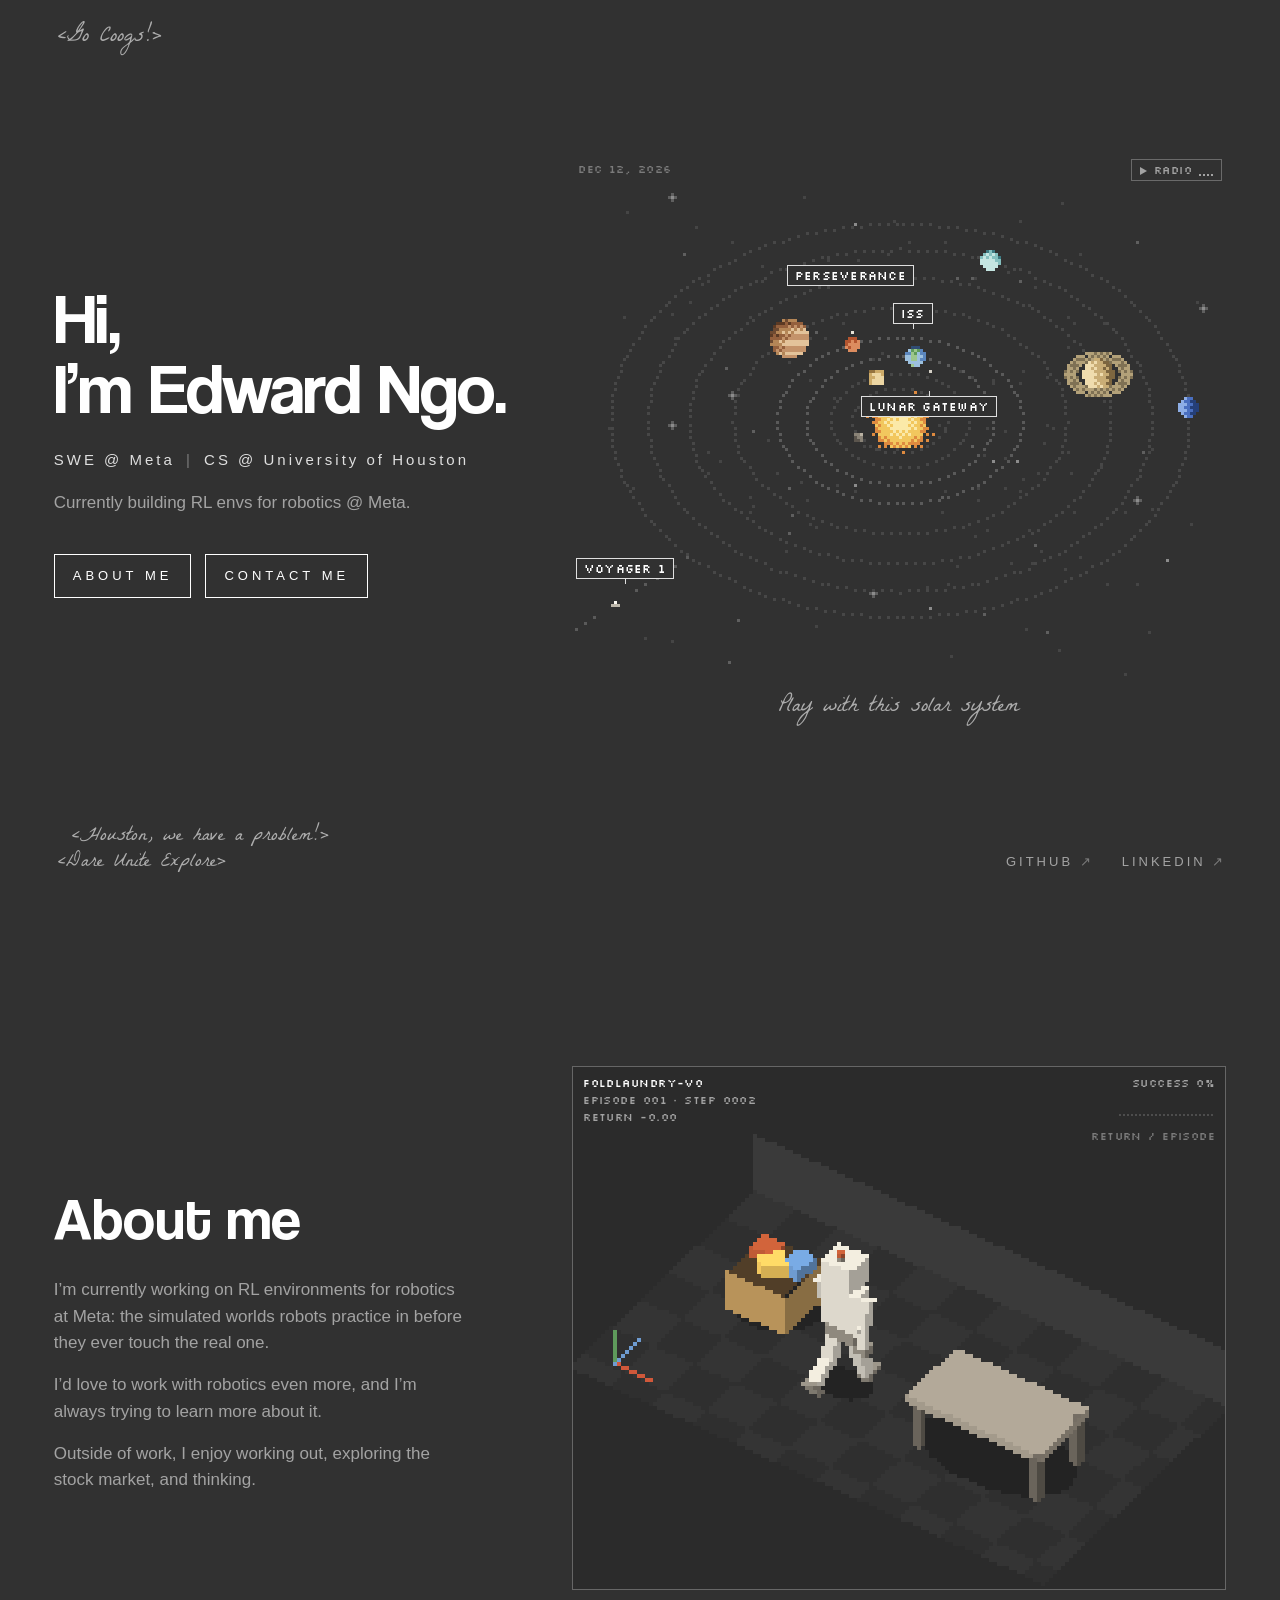
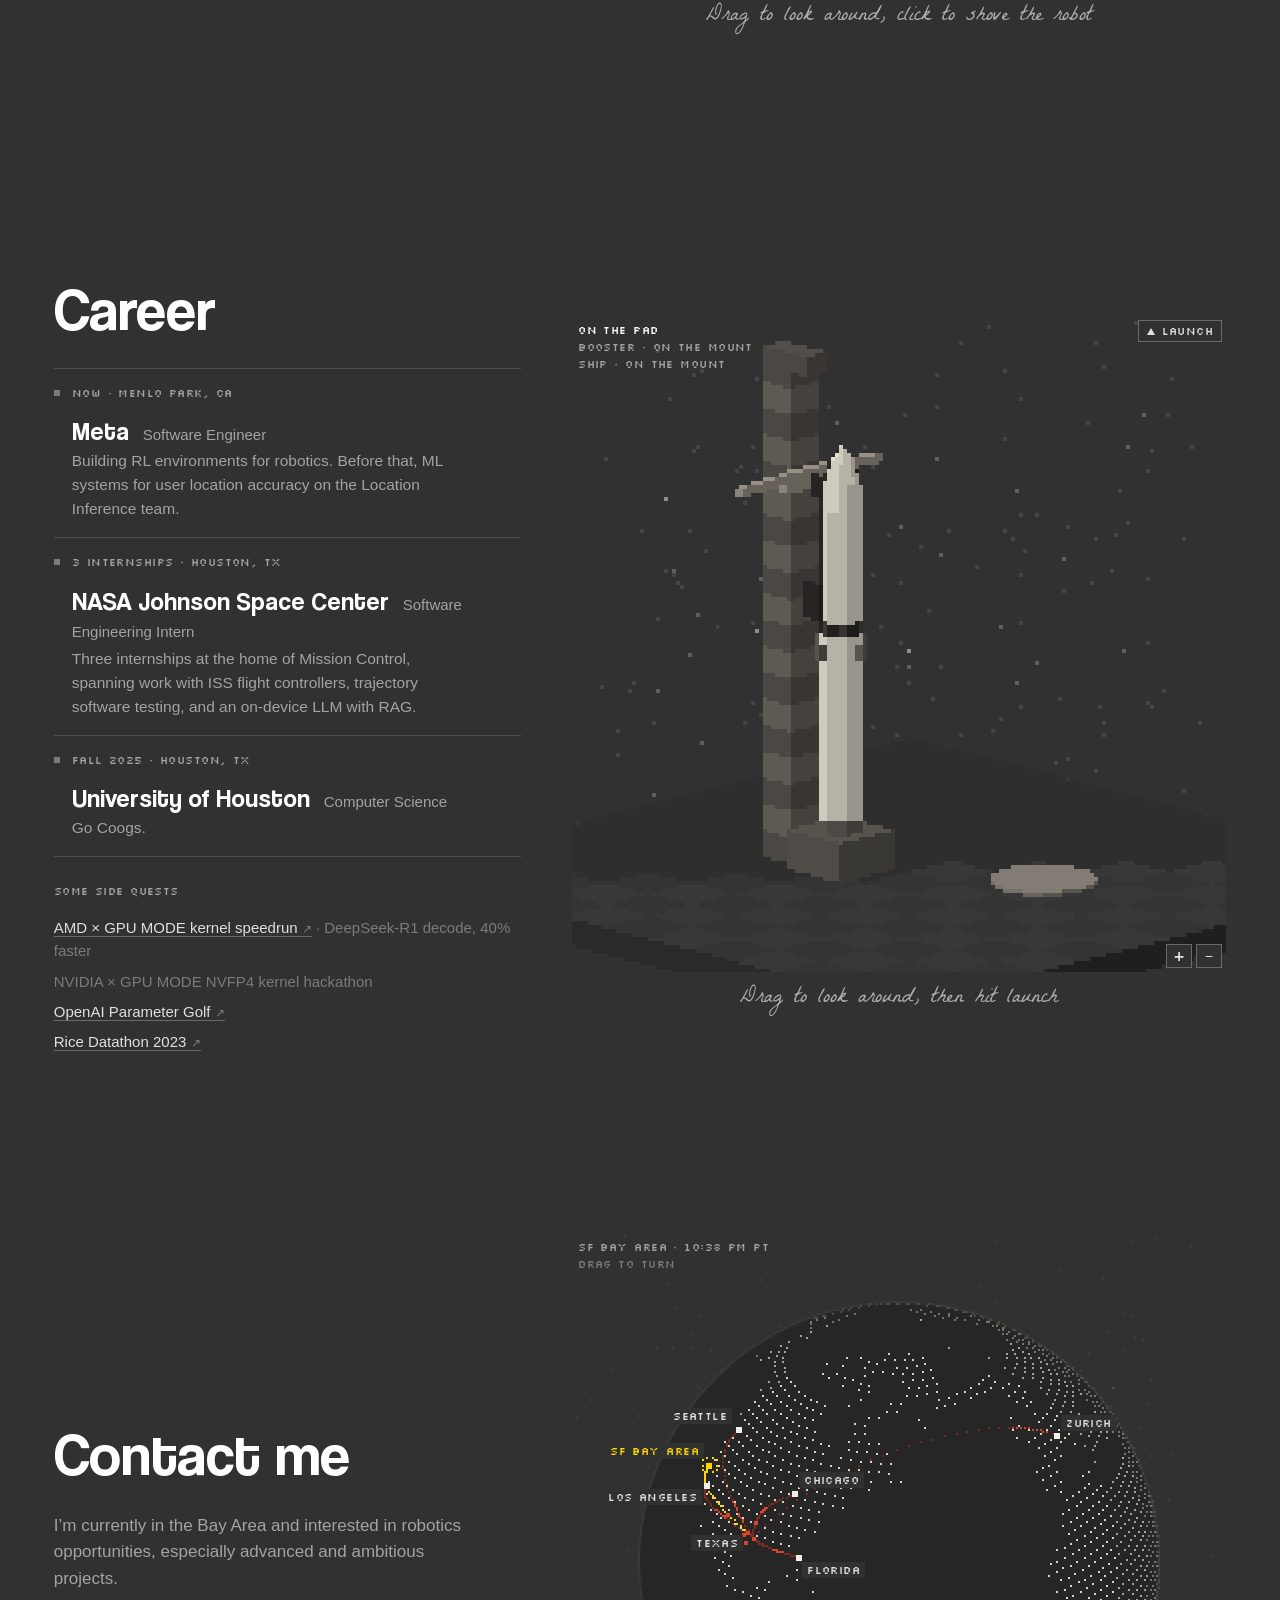
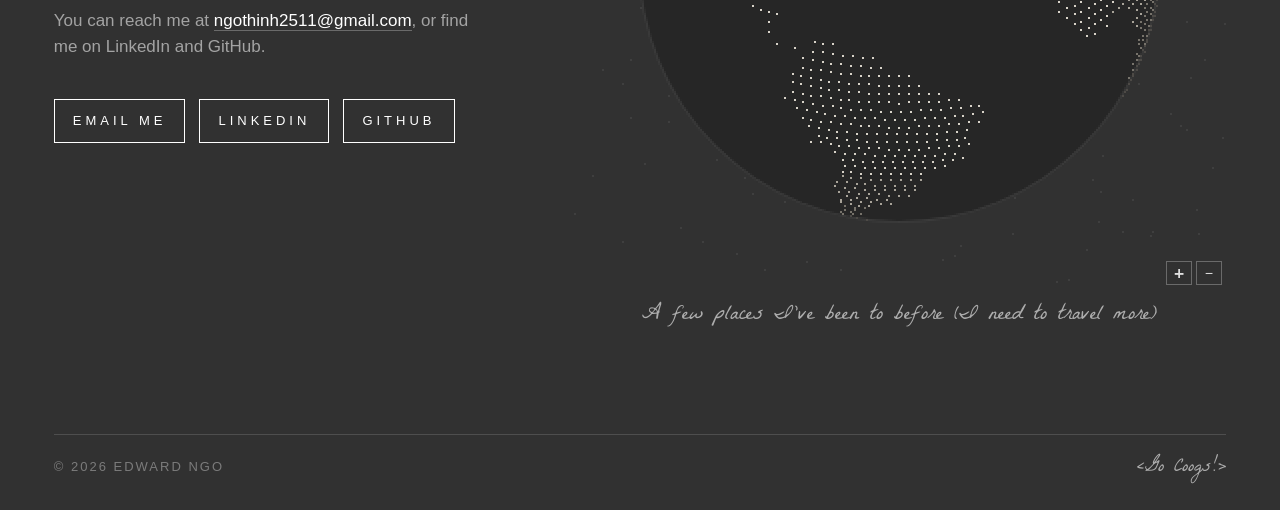
==== index.html @ 31b104ee "Revamp the site: one page, pixel scenes, original dark style Replaces the Create React App tutorial " ====
<!doctype html>
<html lang="en">
<head>
  <meta charset="utf-8">
  <meta name="viewport" content="width=device-width, initial-scale=1">
  <title>Edward Ngo</title>
  <meta name="description" content="Edward Ngo — software engineer at Meta, currently building RL environments for robotics.">
  <meta name="theme-color" content="#313131">
  <meta property="og:type" content="website">
  <meta property="og:title" content="Edward Ngo">
  <meta property="og:description" content="Currently building RL environments for robotics at Meta.">
  <meta property="og:url" content="https://thinngo2511.github.io/Personal_Portfolio/">
  <link rel="icon" href="assets/img/pegasus-64.png" type="image/png">
  <link rel="apple-touch-icon" href="assets/img/pegasus-180.png">
  <link rel="preload" href="assets/fonts/CoolveticaRg-Regular.woff2" as="font" type="font/woff2" crossorigin>
  <link rel="preconnect" href="https://fonts.googleapis.com">
  <link rel="preconnect" href="https://fonts.gstatic.com" crossorigin>
  <link rel="stylesheet" href="https://fonts.googleapis.com/css2?family=Silkscreen&display=swap">
  <link rel="stylesheet" href="assets/css/site.css">
  <script src="assets/js/pixels.js" defer></script>
  <script src="assets/js/radio.js" defer></script>
  <script src="assets/js/orrery.js" defer></script>
  <script src="assets/js/tiny3d.js" defer></script>
  <script src="assets/js/sim.js" defer></script>
  <script src="assets/js/rocket.js" defer></script>
  <script src="assets/js/globe.js" defer></script>
</head>
<body>
  <main>
    <section class="hero" id="home">
      <span class="tag tag--top" aria-hidden="true">&lt;Go Coogs!&gt;</span>

      <div class="hero__text">
        <h1>Hi,<br>I’m Edward Ngo.</h1>
        <p class="hero__role">SWE @ Meta <span aria-hidden="true">|</span> CS @ University of Houston</p>
        <p class="hero__sub">Currently building RL envs for robotics @ Meta.</p>
        <div class="hero__actions">
          <a class="flat-button" href="#about">About me</a>
          <a class="flat-button" href="#contact">Contact me</a>
        </div>
      </div>

      <figure class="orrery" data-orrery>
        <div class="orrery__frame">
          <div class="orrery__stage" data-stage>
            <canvas aria-hidden="true"></canvas>
            <div class="orrery__labels" data-labels></div>
            <p class="orrery__date" data-simdate aria-hidden="true"></p>
            <button class="orrery__radio" type="button" data-radio aria-pressed="false">
              <span class="radio__icon" aria-hidden="true"></span>
              Radio
              <span class="radio__bars" aria-hidden="true"><i></i><i></i><i></i><i></i></span>
            </button>
          </div>

          <div class="orrery__panel" data-panel hidden aria-live="polite">
            <p class="orrery__kicker" data-kicker></p>
            <h2 class="orrery__title" data-title></h2>
            <dl class="orrery__facts" data-facts></dl>
            <div class="orrery__body" data-body></div>
            <button class="orrery__back" type="button" data-back>← Back to the solar system</button>
          </div>
        </div>
        <figcaption>Play with this solar system</figcaption>
      </figure>

      <span class="tag tag--bottom" aria-hidden="true">&lt;Houston, we have a problem!&gt;<br><span>&lt;Dare Unite Explore&gt;</span></span>

      <ul class="hero__links">
        <li><a href="https://github.com/THINNGO2511" target="_blank" rel="noopener">GitHub <span aria-hidden="true">↗</span></a></li>
        <li><a href="https://www.linkedin.com/in/ngothinh/" target="_blank" rel="noopener">LinkedIn <span aria-hidden="true">↗</span></a></li>
      </ul>
    </section>

    <section class="section" id="about" aria-labelledby="about-title">
      <div class="section__text">
        <h2 id="about-title">About me</h2>
        <p>I’m currently working on RL environments for robotics at Meta: the simulated worlds robots practice in before they ever touch the real one.</p>
        <p>I’d love to work with robotics even more, and I’m always trying to learn more about it.</p>
        <p>Outside of work, I enjoy working out, exploring the stock market, and thinking.</p>
      </div>

      <figure class="sim" data-sim>
        <div class="sim__stage" data-sim-stage role="img" aria-label="A pixel-art humanoid robot in a simulator, learning to fold laundry">
          <canvas aria-hidden="true"></canvas>
          <div class="sim__hud" aria-hidden="true">
            <div class="sim__hud-left">
              <p class="sim__env">FoldLaundry-v0</p>
              <p data-hud-ep></p>
              <p data-hud-ret></p>
              <p class="sim__status" data-hud-status></p>
            </div>
            <div class="sim__hud-right">
              <p data-hud-rate></p>
              <canvas data-spark></canvas>
              <p class="sim__spark-label">Return / episode</p>
            </div>
          </div>
        </div>
        <figcaption>Drag to look around, click to shove the robot</figcaption>
      </figure>
    </section>

    <section class="section" id="career" aria-labelledby="career-title">
      <div class="section__text">
        <h2 id="career-title">Career</h2>
        <ol class="career">
          <li class="career__item">
            <p class="career__when">Now · Menlo Park, CA</p>
            <h3>Meta <span>Software Engineer</span></h3>
            <p>Building RL environments for robotics. Before that, ML systems for user location accuracy on the Location Inference team.</p>
          </li>
          <li class="career__item">
            <p class="career__when">3 internships · Houston, TX</p>
            <h3>NASA Johnson Space Center <span>Software Engineering Intern</span></h3>
            <p>Three internships at the home of Mission Control, spanning work with ISS flight controllers, trajectory software testing, and an on-device LLM with RAG.</p>
          </li>
          <li class="career__item">
            <p class="career__when">Fall 2025 · Houston, TX</p>
            <h3>University of Houston <span>Computer Science</span></h3>
            <p>Go Coogs.</p>
          </li>
        </ol>

        <div class="quests">
          <p class="quests__title">Some side quests</p>
          <ul>
            <li><a href="https://github.com/THINNGO2511/AMD-GPU-MODE" target="_blank" rel="noopener">AMD × GPU MODE kernel speedrun <span aria-hidden="true">↗</span></a> · DeepSeek-R1 decode, 40% faster</li>
            <li>NVIDIA × GPU MODE NVFP4 kernel hackathon</li>
            <li><a href="https://github.com/THINNGO2511/parameter-golf" target="_blank" rel="noopener">OpenAI Parameter Golf <span aria-hidden="true">↗</span></a></li>
            <li><a href="https://github.com/THINNGO2511/RiceDatathon2023---BakerRipleyChallenge" target="_blank" rel="noopener">Rice Datathon 2023 <span aria-hidden="true">↗</span></a></li>
          </ul>
        </div>
      </div>

      <figure class="rocket" data-rocket>
        <div class="rocket__stage" data-rocket-stage role="img" aria-label="A 3D pixel-art Starship launch: the booster is caught by the launch tower and the ship lands on a pad">
          <canvas aria-hidden="true"></canvas>
          <div class="rocket__hud" aria-live="polite">
            <p data-rocket-hud></p>
            <p data-rocket-booster></p>
            <p data-rocket-ship></p>
          </div>
          <button class="pixel-btn rocket__launch" type="button" data-launch>
            <span class="pixel-btn__icon" aria-hidden="true"></span>
            <span>Launch</span>
          </button>
          <div class="zoom">
            <button class="pixel-btn" type="button" data-zoom="in" aria-label="Zoom in">+</button>
            <button class="pixel-btn" type="button" data-zoom="out" aria-label="Zoom out">−</button>
          </div>
        </div>
        <figcaption>Drag to look around, then hit launch</figcaption>
      </figure>
    </section>

    <section class="section" id="contact" aria-labelledby="contact-title">
      <div class="section__text">
        <h2 id="contact-title">Contact me</h2>
        <p>I’m currently in the Bay Area and interested in robotics opportunities, especially advanced and ambitious projects.</p>
        <p>You can reach me at <a class="mail" href="mailto:ngothinh2511@gmail.com">ngothinh2511@gmail.com</a>, or find me on LinkedIn and GitHub.</p>
        <div class="hero__actions">
          <a class="flat-button" href="mailto:ngothinh2511@gmail.com">Email me</a>
          <a class="flat-button" href="https://www.linkedin.com/in/ngothinh/" target="_blank" rel="noopener">LinkedIn</a>
          <a class="flat-button" href="https://github.com/THINNGO2511" target="_blank" rel="noopener">GitHub</a>
        </div>
      </div>

      <figure class="globe" data-globe>
        <div class="globe__stage" data-globe-stage role="img" aria-label="A dotted globe with arcs from Houston to places I've been: the SF Bay Area, Seattle, Los Angeles, Chicago, Florida, most of Texas and Zurich">
          <canvas aria-hidden="true"></canvas>
          <div class="globe__labels" data-globe-labels aria-hidden="true"></div>
          <div class="globe__hud" aria-hidden="true">
            <p data-globe-hud></p>
            <p>Drag to turn</p>
          </div>
          <div class="zoom">
            <button class="pixel-btn" type="button" data-zoom="in" aria-label="Zoom in">+</button>
            <button class="pixel-btn" type="button" data-zoom="out" aria-label="Zoom out">−</button>
          </div>
        </div>
        <figcaption>A few places I’ve been to before (I need to travel more)</figcaption>
      </figure>
    </section>
  </main>

  <footer class="foot">
    <span>© 2026 Edward Ngo</span>
    <span class="tag">&lt;Go Coogs!&gt;</span>
  </footer>
</body>
</html>
---- assets/css/site.css ----
/* Edward Ngo — one-page site.
   The original site's dark charcoal, white Coolvetica headings, letter-spaced
   small caps and handwritten tags. Every box is square-cornered.
   Pixel colors live in PALETTE in assets/js/pixels.js. */

@font-face {
  font-family: "Coolvetica";
  src: url("../fonts/CoolveticaRg-Regular.woff2") format("woff2"),
       url("../fonts/CoolveticaRg-Regular.woff") format("woff");
  font-weight: normal;
  font-style: normal;
  font-display: swap;
}

@font-face {
  font-family: "La Belle Aurore";
  src: url("../fonts/LaBelleAurore.woff2") format("woff2"),
       url("../fonts/LaBelleAurore.woff") format("woff");
  font-weight: normal;
  font-style: normal;
  font-display: swap;
}

:root {
  --bg: #313131;
  --bg-3: #262626;
  --fg: #ffffff;
  --fg-2: #dfdfdf;
  --fg-3: #a3a3a3;
  --fg-4: #7b7b7b;
  --line: rgba(255, 255, 255, 0.14);
  --line-2: rgba(255, 255, 255, 0.28);
  --gold: #ffd700;                 /* the original site's accent */

  --display: "Coolvetica", "Helvetica Neue", Helvetica, Arial, sans-serif;
  --sans: "Helvetica Neue", Helvetica, Arial, sans-serif;
  --pixel: "Silkscreen", ui-monospace, Menlo, monospace;
  --hand: "La Belle Aurore", "Bradley Hand", cursive;

  --edge: clamp(16px, 4.2vw, 64px);
  color-scheme: dark;
}

*, *::before, *::after { box-sizing: border-box; border-radius: 0; }

html { -webkit-text-size-adjust: 100%; scroll-behavior: smooth; }

body {
  margin: 0;
  background: var(--bg);
  color: var(--fg-2);
  font-family: var(--sans);
  font-size: 17px;
  font-weight: 300;
  line-height: 1.55;
  -webkit-font-smoothing: antialiased;
  -moz-osx-font-smoothing: grayscale;
}

a { color: inherit; text-decoration: none; }
button { font: inherit; color: inherit; }
img, canvas { display: block; max-width: 100%; }
:focus-visible { outline: 2px solid var(--gold); outline-offset: 3px; }
::selection { background: var(--gold); color: #000; }

/* Handwritten tags from the original site */
.tag {
  font-family: var(--hand);
  font-size: 22px;
  line-height: 1.3;
  color: var(--fg);
  opacity: 0.6;
  pointer-events: none;
}
.tag span { margin-left: -14px; }

/* ---------- Hero ---------- */

.hero {
  position: relative;
  min-height: 100vh;
  min-height: 100svh;
  display: grid;
  grid-template-columns: minmax(0, 5fr) minmax(0, 7fr);
  gap: clamp(32px, 4vw, 72px);
  align-items: center;
  padding: clamp(72px, 9vh, 112px) var(--edge) clamp(88px, 11vh, 128px);
}

.tag--top { position: absolute; top: 24px; left: calc(var(--edge) + 4px); }
.tag--bottom { position: absolute; bottom: 24px; left: calc(var(--edge) + 18px); font-size: 20px; }

.hero h1 {
  margin: 0;
  font-family: var(--display);
  font-weight: 400;
  font-size: clamp(48px, 5.6vw, 82px);
  line-height: 0.98;
  letter-spacing: -0.01em;
  color: var(--fg);
}
.hero__role {
  margin: 24px 0 0;
  font-size: 15px; font-weight: 400;
  letter-spacing: 3px;
  color: var(--fg-2);
}
.hero__role span { margin: 0 4px; color: var(--fg-4); }
.hero__sub { margin: 18px 0 0; max-width: 40ch; color: var(--fg-3); font-size: 17px; }
.hero__actions { display: flex; flex-wrap: wrap; gap: 14px; margin-top: 38px; }

.flat-button {
  display: inline-flex; align-items: center;
  padding: 11px 18px;
  border: 1px solid var(--fg);
  color: var(--fg);
  font-size: 13px; font-weight: 400;
  letter-spacing: 4px; text-transform: uppercase;
  white-space: nowrap;
  transition: background-color 0.2s, color 0.2s;
}
.flat-button:hover { background: var(--fg); color: #333; }

.hero__links {
  position: absolute; right: var(--edge); bottom: 28px;
  display: flex; gap: 28px;
  margin: 0; padding: 0; list-style: none;
  font-size: 13px; font-weight: 400; letter-spacing: 3px; text-transform: uppercase;
  color: var(--fg-3);
}
.hero__links a { transition: color 0.2s; }
.hero__links a:hover { color: var(--fg); }
.hero__links span { color: var(--fg-4); }

/* ---------- Orrery (solar system) ---------- */

.orrery { margin: 0; position: relative; }
.orrery__frame { position: relative; }

.orrery__stage {
  position: relative;
  aspect-ratio: 5 / 4;
  width: min(100%, calc((100svh - 230px) * 1.25));   /* keep the whole hero within one screen */
  margin-inline: auto;
  overflow: hidden;
  user-select: none;
  -webkit-user-select: none;
  touch-action: manipulation;
}
.orrery__stage canvas {
  position: absolute; left: 50%; top: 50%;
  transform: translate(-50%, -50%);
  image-rendering: pixelated;
  image-rendering: crisp-edges;
}

.orrery__labels { position: absolute; inset: 0; pointer-events: none; }
.orrery__label {
  position: absolute; left: 0; top: 0;
  pointer-events: auto;
  padding: 4px 7px 3px;
  font-family: var(--pixel); font-size: 12px; line-height: 1; letter-spacing: 0.02em;
  color: var(--fg);
  background: var(--bg);
  border: 1px solid var(--fg-2);
  cursor: pointer;
  white-space: nowrap;
  transition: opacity 0.3s ease, background-color 0.15s, color 0.15s;
  will-change: transform;
}
.orrery__label::after {
  content: ""; position: absolute; left: 50%; top: 100%;
  width: 1px; height: 6px; background: var(--fg-2);
}
.orrery__label.is-below::after { top: auto; bottom: 100%; }
.orrery__label.is-stacked::after { display: none; }
.orrery__label:hover, .orrery__label:focus-visible { background: var(--fg); color: #222; outline: none; }
.orrery.is-focused .orrery__label { opacity: 0; pointer-events: none; }

.orrery__date {
  position: absolute; left: 6px; top: 4px; margin: 0;
  font-family: var(--pixel); font-size: 11px; letter-spacing: 0.04em;
  color: var(--fg-4);
  pointer-events: none;
}

.orrery__radio {
  position: absolute; right: 4px; top: 2px;
  display: inline-flex; align-items: center; gap: 7px;
  padding: 5px 8px 4px;
  font-family: var(--pixel); font-size: 11px; line-height: 1; letter-spacing: 0.04em; text-transform: uppercase;
  color: var(--fg-3);
  background: var(--bg);
  border: 1px solid var(--line-2);
  cursor: pointer;
  transition: color 0.15s, border-color 0.15s;
}
.orrery__radio:hover { color: var(--fg); border-color: var(--fg-3); }
.orrery__radio[aria-pressed="true"] { color: var(--fg); border-color: var(--fg-2); }
.radio__icon { width: 0; height: 0; border-style: solid; border-width: 4px 0 4px 7px; border-color: transparent transparent transparent currentColor; }
.orrery__radio[aria-pressed="true"] .radio__icon { width: 7px; height: 7px; border: 0; background: var(--gold); }
.radio__bars { display: inline-flex; align-items: flex-end; gap: 2px; height: 10px; }
.radio__bars i { width: 2px; height: 100%; background: currentColor; transform: scaleY(0.2); transform-origin: bottom; }
.orrery__radio[aria-pressed="true"] .radio__bars i { background: var(--gold); }

.orrery__panel {
  position: absolute; left: 0; bottom: 6px;
  width: min(340px, 50%);
  padding: 18px 18px 16px;
  background: var(--bg-3);
  border: 1px solid var(--line-2);
  box-shadow: 0 18px 40px rgba(0, 0, 0, 0.35);
  animation: panel-in 0.45s cubic-bezier(0.2, 0.8, 0.2, 1) both;
}
.orrery__panel[hidden] { display: none; }
@keyframes panel-in { from { opacity: 0; transform: translateY(10px); } to { opacity: 1; transform: none; } }

.orrery__kicker { margin: 0 0 6px; font-family: var(--pixel); font-size: 11px; letter-spacing: 0.04em; color: var(--gold); }
.orrery__title { margin: 0 0 12px; font-family: var(--display); font-weight: 400; font-size: 26px; line-height: 1.05; color: var(--fg); }
.orrery__facts {
  display: grid; grid-template-columns: auto 1fr; gap: 4px 14px;
  margin: 0 0 12px; padding: 10px 0;
  border-top: 1px solid var(--line); border-bottom: 1px solid var(--line);
  font-size: 13.5px; font-weight: 400;
}
.orrery__facts dt { color: var(--fg-4); }
.orrery__facts dd { margin: 0; color: var(--fg-2); }
.orrery__body p { margin: 0 0 10px; font-size: 15px; line-height: 1.5; color: var(--fg-3); }
.orrery__body .fun { color: var(--fg-2); }
.orrery__body .fun b { color: var(--gold); font-weight: 400; }
.orrery__back {
  margin-top: 4px;
  background: none; border: 0; padding: 0; cursor: pointer;
  font-size: 13px; font-weight: 400; letter-spacing: 2px; text-transform: uppercase;
  color: var(--fg);
}
.orrery__back:hover { text-decoration: underline; text-underline-offset: 4px; }

.orrery figcaption {
  margin-top: 10px;
  text-align: center;
  font-family: var(--hand); font-size: 22px; color: var(--fg); opacity: 0.6;
  transition: opacity 0.3s;
}
.orrery.is-focused figcaption { opacity: 0; }

/* ---------- Sections below the hero ---------- */

.section {
  position: relative;
  min-height: 100vh;
  min-height: 100svh;
  display: grid;
  grid-template-columns: minmax(0, 5fr) minmax(0, 7fr);
  gap: clamp(32px, 4vw, 72px);
  align-items: center;
  padding: clamp(72px, 9vh, 112px) var(--edge);
}
.section h2 {
  margin: 0 0 28px;
  font-family: var(--display);
  font-weight: 400;
  font-size: clamp(44px, 4.6vw, 66px);
  line-height: 1;
  color: var(--fg);
}
.section__text p { margin: 0 0 16px; max-width: 44ch; color: var(--fg-3); }

/* ---------- Robot sim (About) ---------- */

.sim { margin: 0; }
.sim__stage {
  position: relative;
  aspect-ratio: 5 / 4;
  width: min(100%, calc((100svh - 230px) * 1.25));
  margin-inline: auto;
  overflow: hidden;
  background: #2b2b2b;
  border: 1px solid var(--line-2);
  cursor: grab;
  user-select: none;
  -webkit-user-select: none;
  touch-action: pan-y;            /* vertical swipes still scroll the page; horizontal drags orbit */
}
.sim__stage.is-dragging, .rocket__stage.is-dragging { cursor: grabbing; }
.sim__stage > canvas {
  position: absolute; left: 50%; top: 50%;
  transform: translate(-50%, -50%);
  image-rendering: pixelated;
  image-rendering: crisp-edges;
}
.sim__hud {
  position: absolute; inset: 0;
  display: flex; justify-content: space-between; gap: 12px;
  padding: 8px 10px;
  pointer-events: none;
  font-family: var(--pixel); font-size: 11px; line-height: 1.55; letter-spacing: 0.04em; text-transform: uppercase;
  color: var(--fg-3);
}
.sim__hud p { margin: 0; white-space: nowrap; }
.sim__env { color: var(--fg); }
.sim__status[data-kind="fail"] { color: #e0533a; }
.sim__status[data-kind="ok"] { color: #9cc68c; }
.sim__status[data-kind="warn"] { color: var(--gold); }
.sim__hud-right { display: flex; flex-direction: column; align-items: flex-end; gap: 4px; }
.sim__hud-right canvas { image-rendering: pixelated; image-rendering: crisp-edges; }
.sim__spark-label { color: var(--fg-4); }
.sim figcaption {
  margin-top: 10px;
  text-align: center;
  font-family: var(--hand); font-size: 22px; color: var(--fg); opacity: 0.6;
}

/* ---------- Career ---------- */

.career { list-style: none; margin: 0; padding: 0; border-top: 1px solid var(--line); }
.career__item {
  position: relative;
  padding: 16px 0 16px 18px;
  border-bottom: 1px solid var(--line);
  outline: none;
}
.career__item::before {
  content: ""; position: absolute; left: 0; top: 21px;
  width: 6px; height: 6px; background: var(--fg-4);
  transition: background-color 0.2s;
}
.career__when {
  margin: 0 0 4px;
  font-family: var(--pixel); font-size: 11px; letter-spacing: 0.04em; text-transform: uppercase;
  color: var(--fg-4);
}
.career__item h3 {
  margin: 0 0 4px;
  font-family: var(--display); font-weight: 400; font-size: 25px; line-height: 1.1;
  color: var(--fg);
  transition: color 0.2s;
}
.career__item h3 span { margin-left: 8px; font-family: var(--sans); font-weight: 300; font-size: 15px; color: var(--fg-3); }
.career__item p:last-child { margin: 0; max-width: 46ch; font-size: 15.5px; color: var(--fg-3); }

.quests { margin-top: 26px; }
.quests__title {
  margin: 0 0 10px;
  font-family: var(--pixel); font-size: 11px; letter-spacing: 0.04em; text-transform: uppercase;
  color: var(--fg-4);
}
.quests ul { list-style: none; margin: 0; padding: 0; display: grid; gap: 7px; font-size: 15px; color: var(--fg-4); }
.quests a { color: var(--fg-2); border-bottom: 1px solid var(--line-2); transition: color 0.2s, border-color 0.2s; }
.quests a:hover { color: var(--fg); border-color: var(--fg-3); }
.quests a span { font-size: 12px; color: var(--fg-4); }

/* Pixel-font buttons inside the scenes (radio, launch) */
.pixel-btn {
  position: absolute;
  display: inline-flex; align-items: center; gap: 7px;
  padding: 5px 8px 4px;
  font-family: var(--pixel); font-size: 11px; line-height: 1; letter-spacing: 0.04em; text-transform: uppercase;
  color: var(--fg-2);
  background: var(--bg);
  border: 1px solid var(--line-2);
  cursor: pointer;
  transition: color 0.15s, border-color 0.15s, background-color 0.15s;
}
.pixel-btn:hover:not(:disabled) { color: #222; background: var(--fg); border-color: var(--fg); }
.pixel-btn:disabled { cursor: default; opacity: 0.55; }
.pixel-btn__icon { width: 0; height: 0; border-style: solid; border-width: 0 4px 7px 4px; border-color: transparent transparent currentColor transparent; }
.rocket__launch[data-mode="reset"] .pixel-btn__icon { width: 7px; height: 7px; border: 1px solid currentColor; border-radius: 50%; }

.rocket { margin: 0; }
.rocket__stage {
  position: relative;
  aspect-ratio: 1 / 1;
  width: min(100%, calc(100svh - 230px));
  margin-inline: auto;
  overflow: hidden;
  cursor: grab;
  user-select: none;
  -webkit-user-select: none;
  touch-action: pan-y;
}
.rocket__stage > canvas {
  position: absolute; left: 50%; top: 50%;
  transform: translate(-50%, -50%);
  image-rendering: pixelated;
  image-rendering: crisp-edges;
}
.rocket__hud {
  position: absolute; left: 6px; top: 4px;
  font-family: var(--pixel); font-size: 11px; line-height: 1.55; letter-spacing: 0.04em; text-transform: uppercase;
  color: var(--fg-3);
  pointer-events: none;
}
.rocket__hud p { margin: 0; }
.rocket__hud p:first-child { color: var(--fg); }
.rocket__hud .is-done { color: #9cc68c; }
.rocket__launch { right: 4px; top: 2px; }
.rocket figcaption {
  margin-top: 10px;
  text-align: center;
  font-family: var(--hand); font-size: 22px; color: var(--fg); opacity: 0.6;
}

/* ---------- Contact (globe) ---------- */

.mail { color: var(--fg); border-bottom: 1px solid var(--line-2); transition: border-color 0.2s; }
.mail:hover { border-color: var(--fg); }

.globe { margin: 0; }
.globe__stage {
  position: relative;
  aspect-ratio: 1 / 1;
  width: min(100%, calc(100svh - 230px));
  margin-inline: auto;
  overflow: hidden;
  cursor: grab;
  user-select: none;
  -webkit-user-select: none;
  touch-action: pan-y;
}
.globe__stage.is-dragging { cursor: grabbing; }
.globe__stage > canvas {
  position: absolute; left: 50%; top: 50%;
  transform: translate(-50%, -50%);
  image-rendering: pixelated;
  image-rendering: crisp-edges;
}
.globe__labels { position: absolute; inset: 0; pointer-events: none; }
.globe__label {
  position: absolute; left: 0; top: 0;
  padding: 3px 5px 2px;
  background: var(--bg);
  font-family: var(--pixel); font-size: 11px; line-height: 1; letter-spacing: 0.04em; text-transform: uppercase;
  color: var(--fg-2);
  white-space: nowrap;
}
.globe__label.is-primary { color: var(--gold); }
.globe__hud {
  position: absolute; left: 6px; top: 4px;
  font-family: var(--pixel); font-size: 11px; line-height: 1.55; letter-spacing: 0.04em; text-transform: uppercase;
  color: var(--fg-3);
  pointer-events: none;
}
.globe__hud p { margin: 0; }
.globe__hud p + p { color: var(--fg-4); }

/* zoom buttons in the bottom-right corner of a scene */
.zoom { position: absolute; right: 4px; bottom: 4px; display: flex; gap: 4px; }
.zoom .pixel-btn { position: static; width: 26px; height: 24px; justify-content: center; padding: 0; font-size: 14px; }
.globe figcaption {
  margin-top: 10px;
  text-align: center;
  font-family: var(--hand); font-size: 22px; color: var(--fg); opacity: 0.6;
}

/* ---------- Footer ---------- */

.foot {
  display: flex; flex-wrap: wrap; justify-content: space-between; align-items: baseline; gap: 12px 32px;
  margin: 0 var(--edge);
  padding: 22px 0 28px;
  border-top: 1px solid var(--line);
  font-size: 13px; letter-spacing: 2px; text-transform: uppercase; color: var(--fg-4);
}
.foot .tag { font-size: 19px; letter-spacing: 0; text-transform: none; }

/* ---------- Responsive ---------- */

@media (max-width: 1020px) {
  .hero, .section { grid-template-columns: 1fr; align-content: center; }
  .hero__text { max-width: 640px; }
  .orrery__stage, .sim__stage, .rocket__stage, .globe__stage { width: 100%; }
}

@media (max-width: 720px) {
  body { font-size: 16px; }
  .hero { padding-top: 76px; padding-bottom: 120px; gap: 40px; }
  .tag--top { top: 20px; font-size: 19px; }
  .tag--bottom { font-size: 17px; left: calc(var(--edge) + 14px); bottom: 64px; }
  .hero__role { letter-spacing: 2px; font-size: 13.5px; }
  .hero__links { left: var(--edge); right: auto; bottom: 22px; gap: 24px; font-size: 12px; }

  .orrery__stage { aspect-ratio: 1 / 1; }
  .section { min-height: 0; padding-top: 72px; padding-bottom: 72px; gap: 32px; }
  .sim__stage { aspect-ratio: 1 / 1; }
  .sim__hud { font-size: 10px; padding: 6px 8px; }
  .career__item h3 span { display: block; margin: 4px 0 0; }
  .orrery__panel {
    position: relative; left: auto; bottom: auto;
    width: auto; margin-top: 12px;
  }
}

@media (prefers-reduced-motion: reduce) {
  html { scroll-behavior: auto; }
  *, *::before, *::after { animation: none !important; transition: none !important; }
}
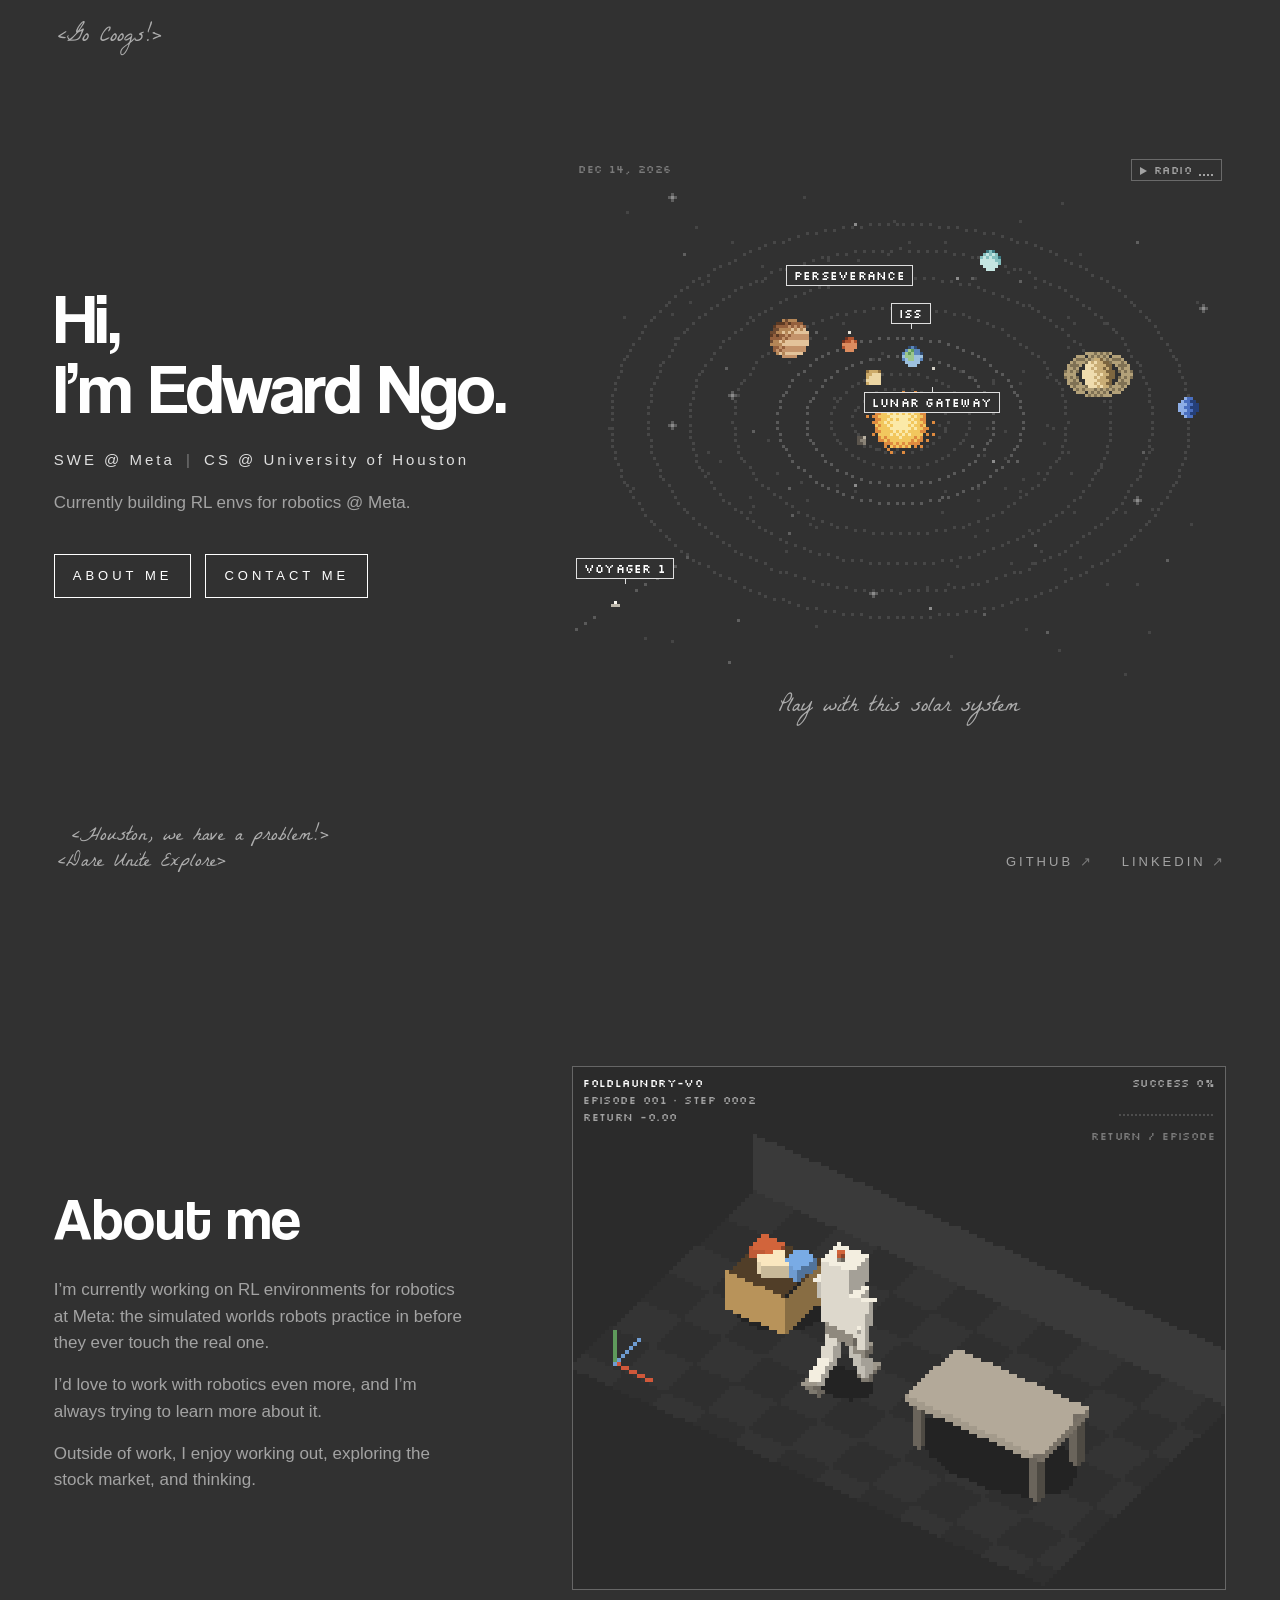
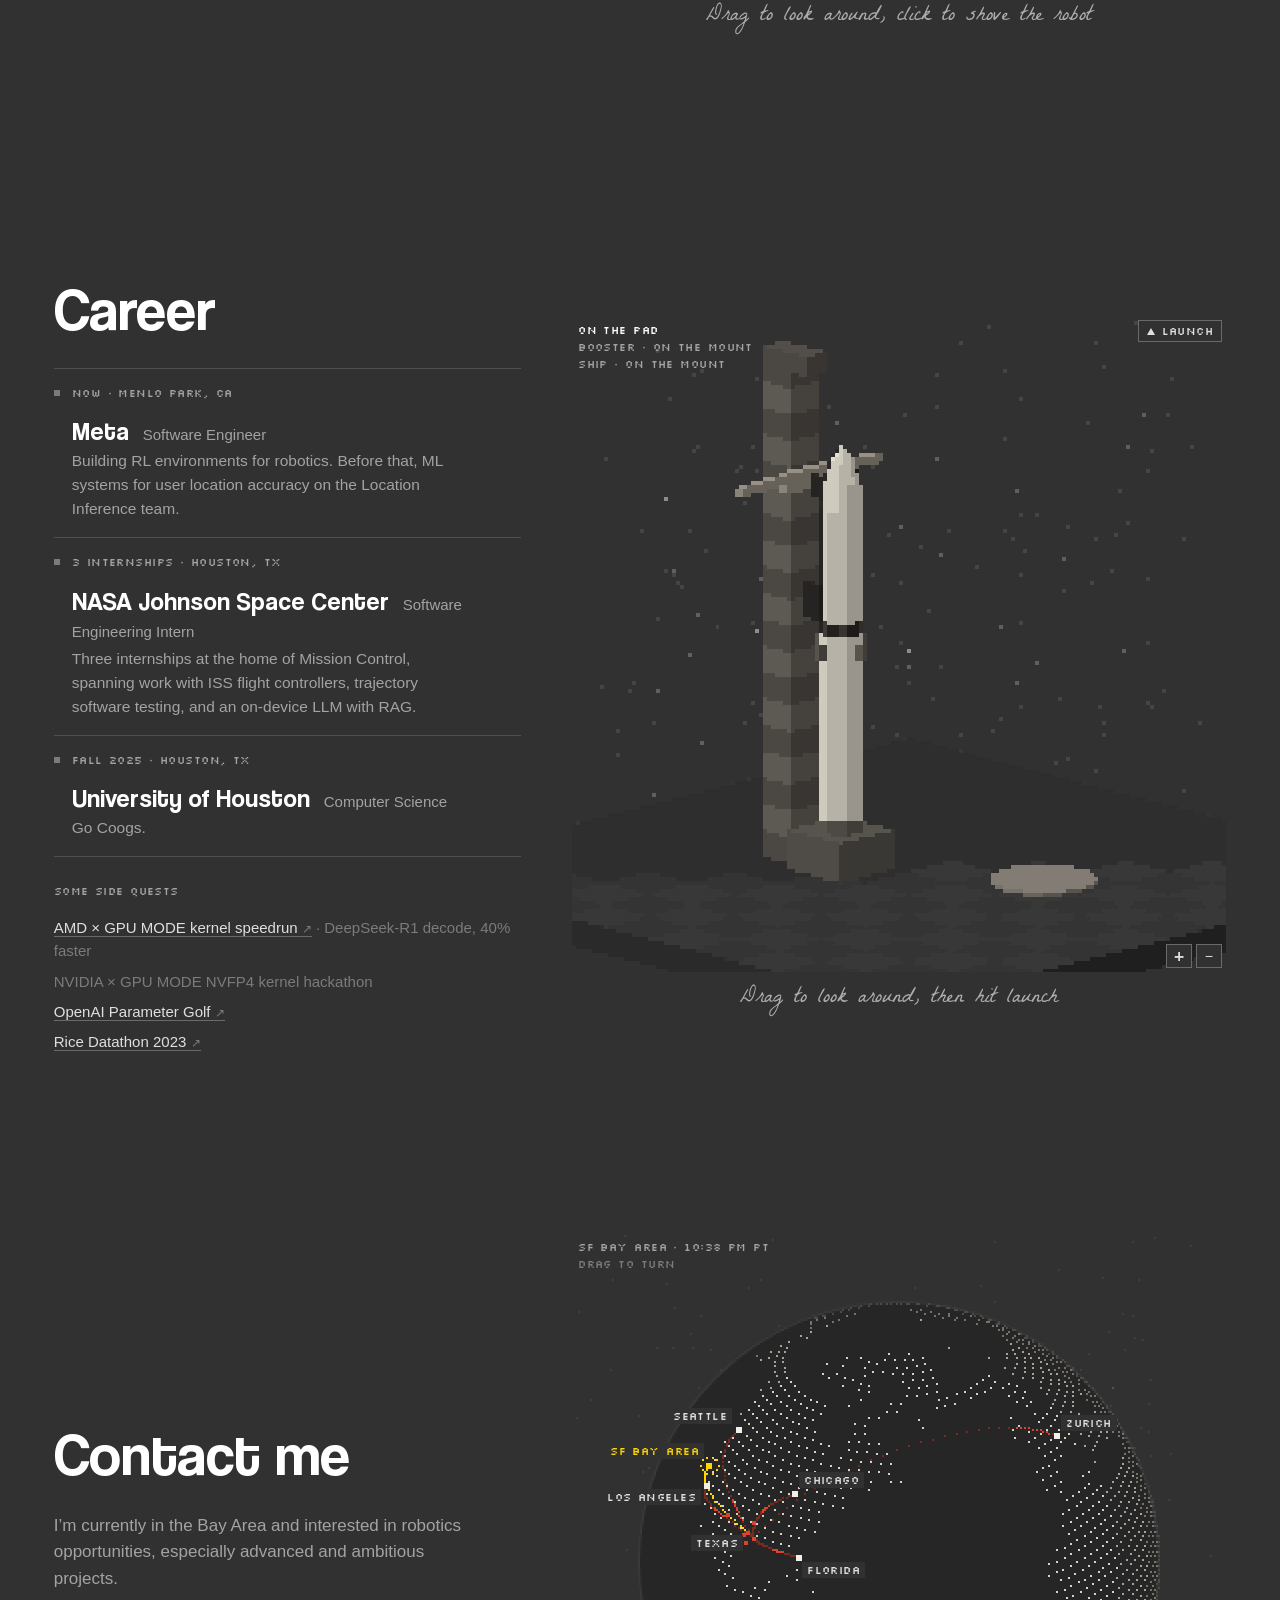
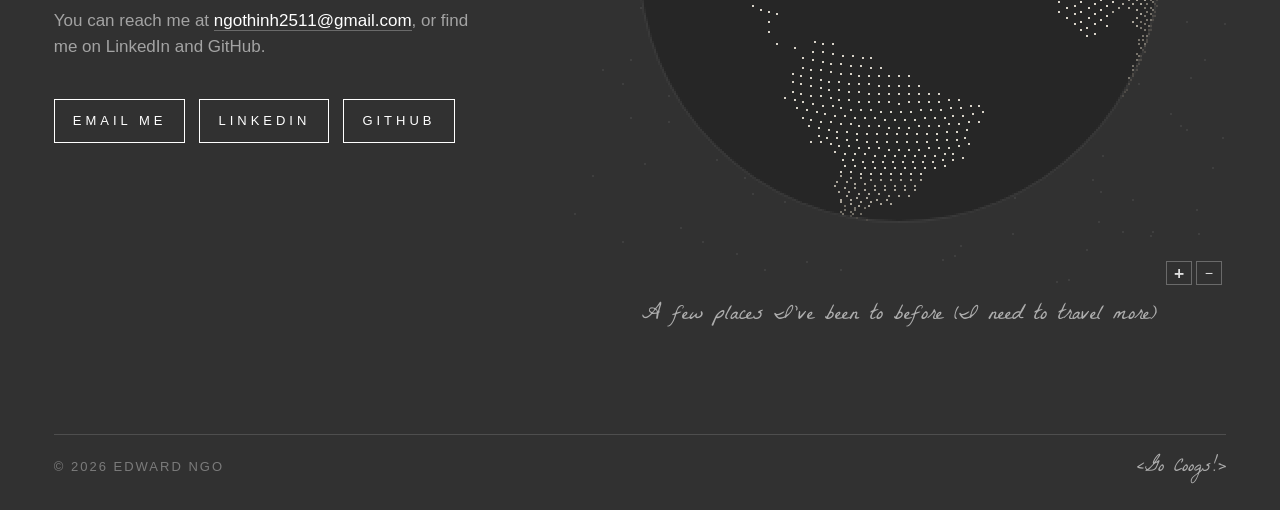
==== commit 20681b9b: "Serve from the root: thinngo2511.github.io The repo becomes the user site (thinngo2511.github.io), s" ====
--- a/index.html
+++ b/index.html
@@ -9,7 +9,7 @@
   <meta property="og:type" content="website">
   <meta property="og:title" content="Edward Ngo">
   <meta property="og:description" content="Currently building RL environments for robotics at Meta.">
-  <meta property="og:url" content="https://thinngo2511.github.io/Personal_Portfolio/">
+  <meta property="og:url" content="https://thinngo2511.github.io/">
   <link rel="icon" href="assets/img/pegasus-64.png" type="image/png">
   <link rel="apple-touch-icon" href="assets/img/pegasus-180.png">
   <link rel="preload" href="assets/fonts/CoolveticaRg-Regular.woff2" as="font" type="font/woff2" crossorigin>
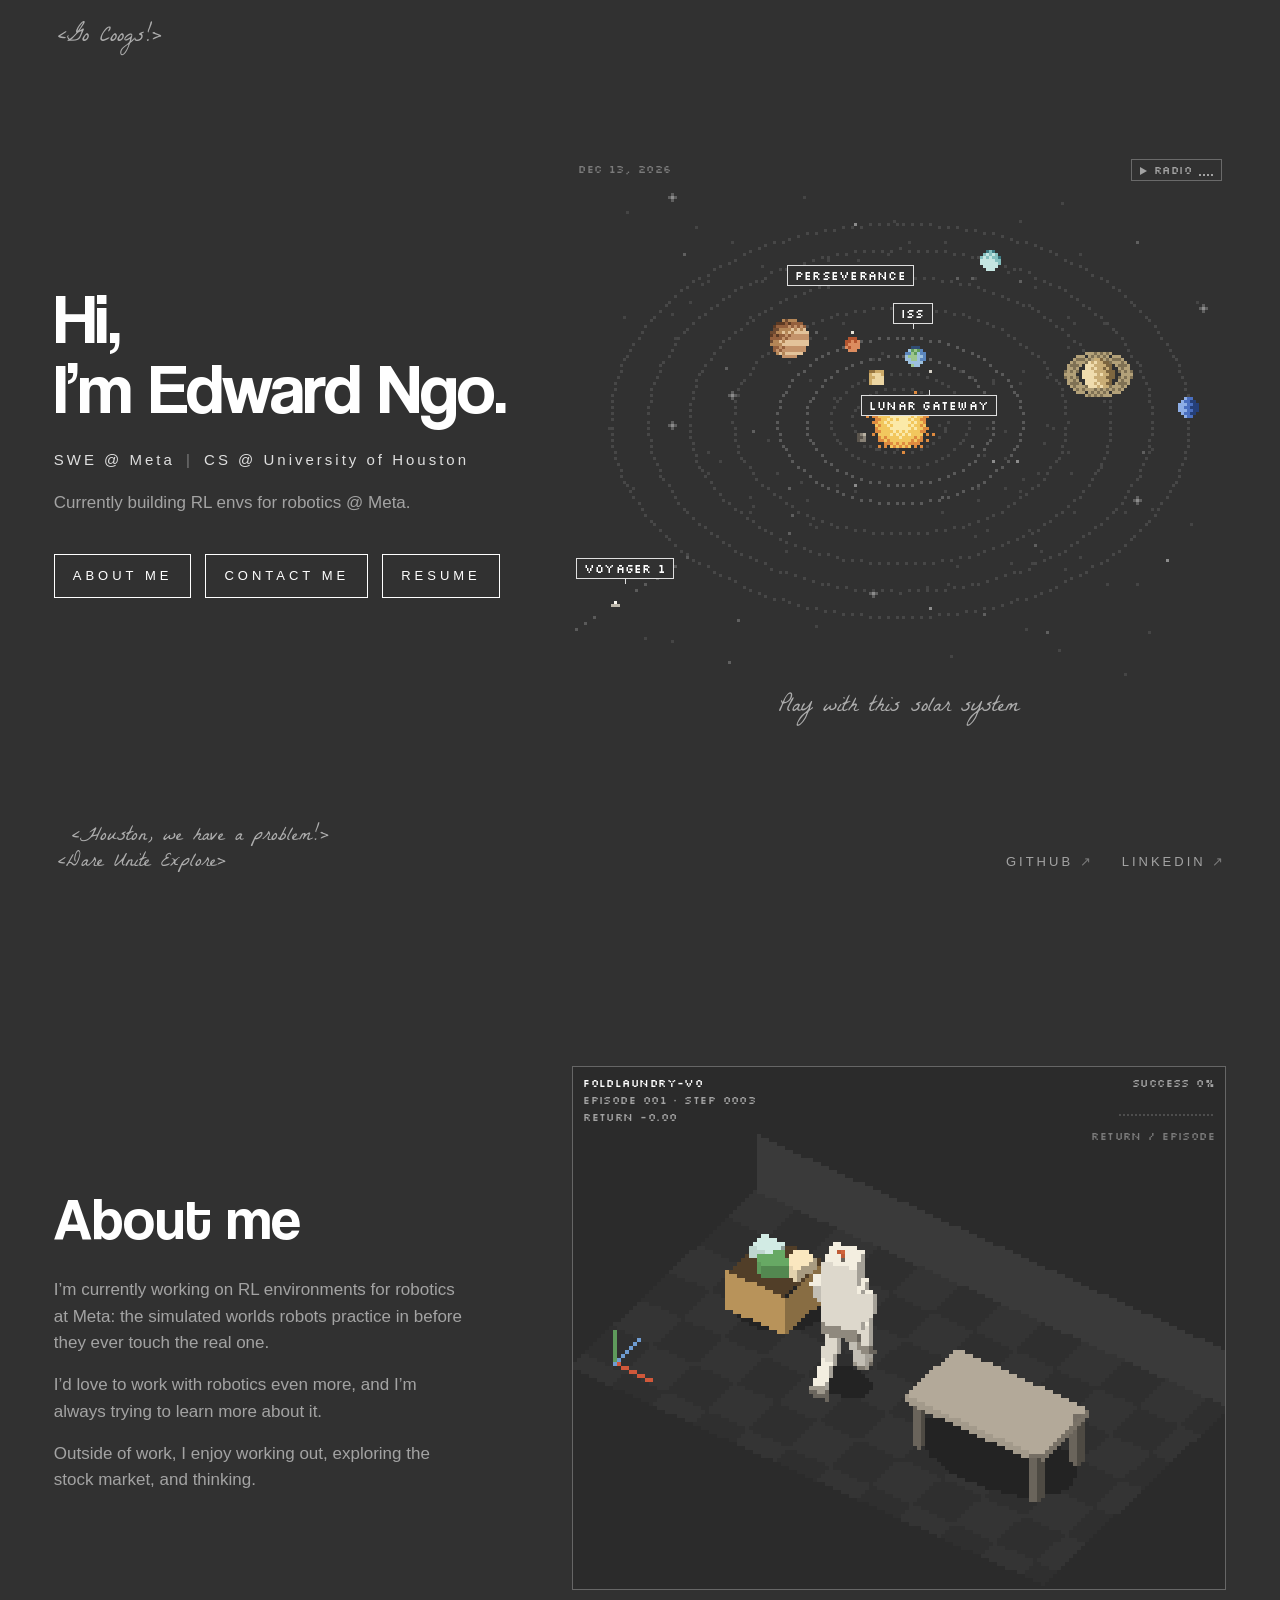
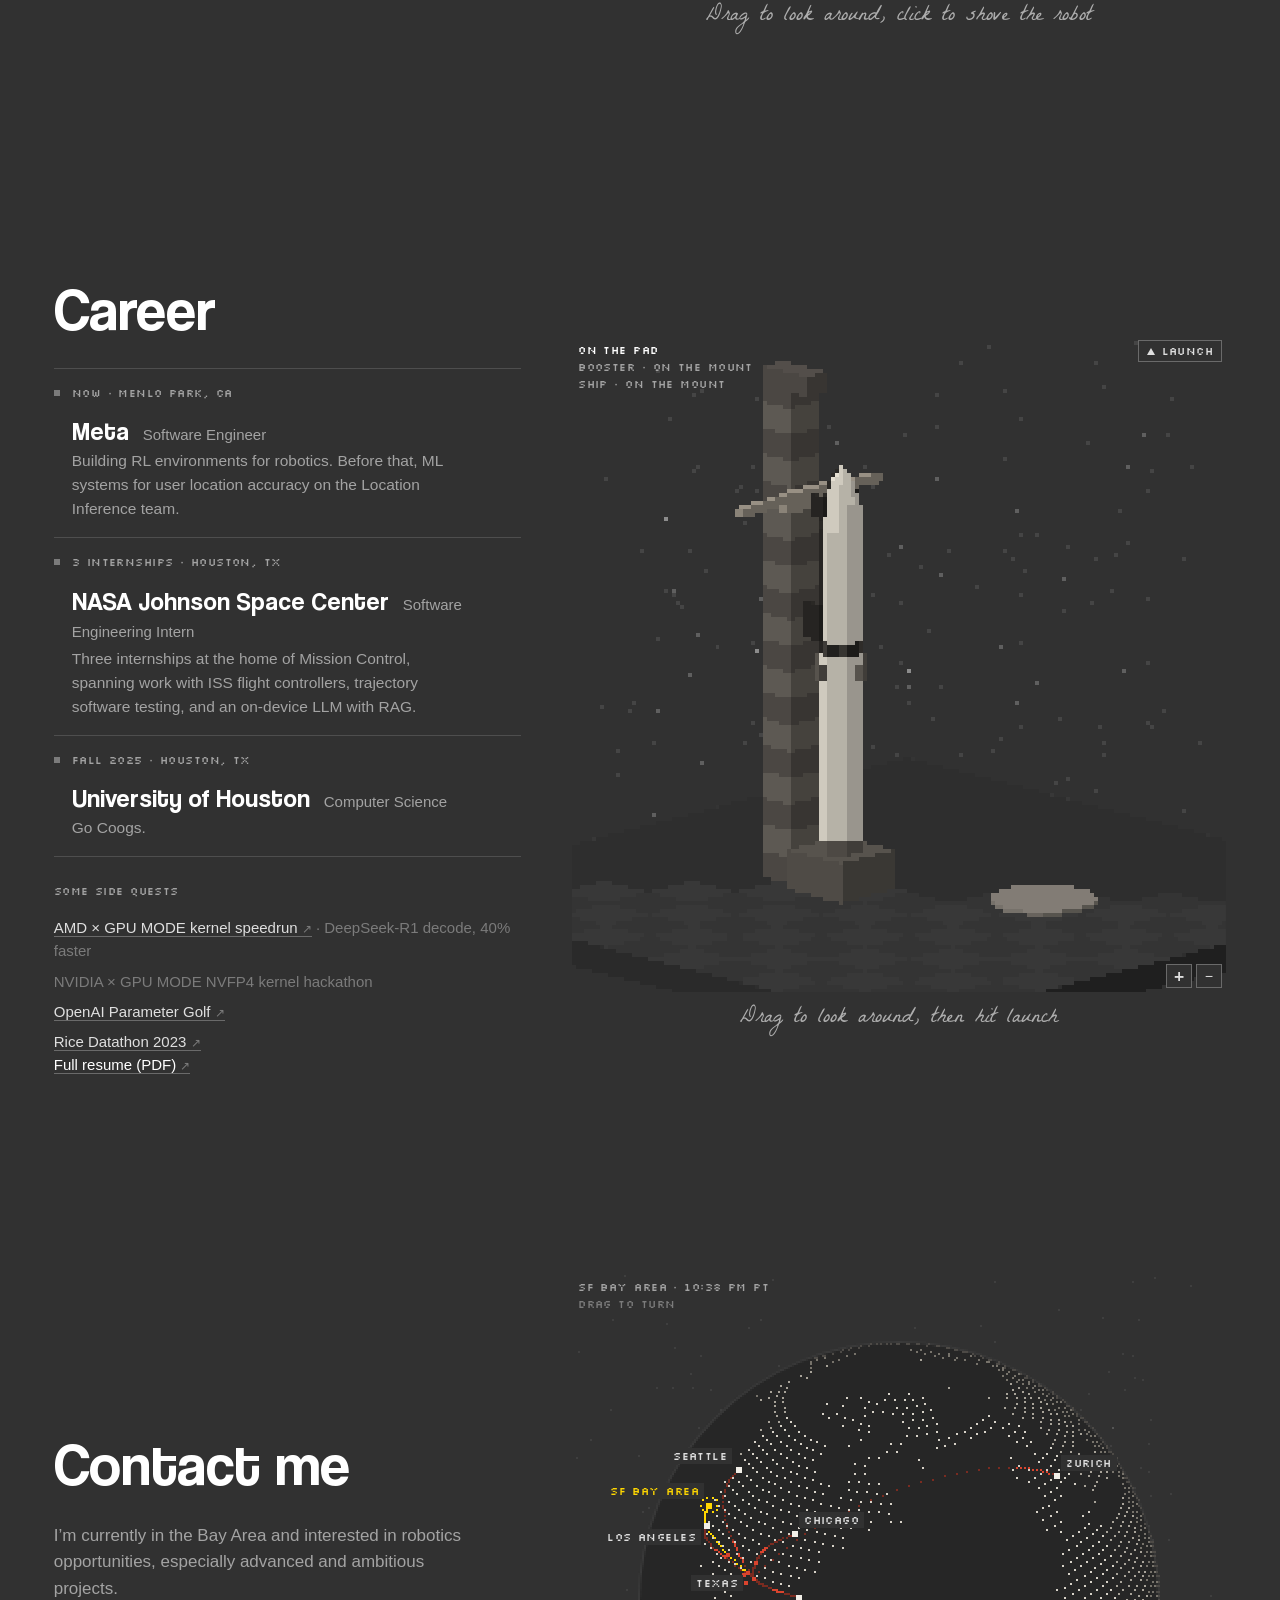
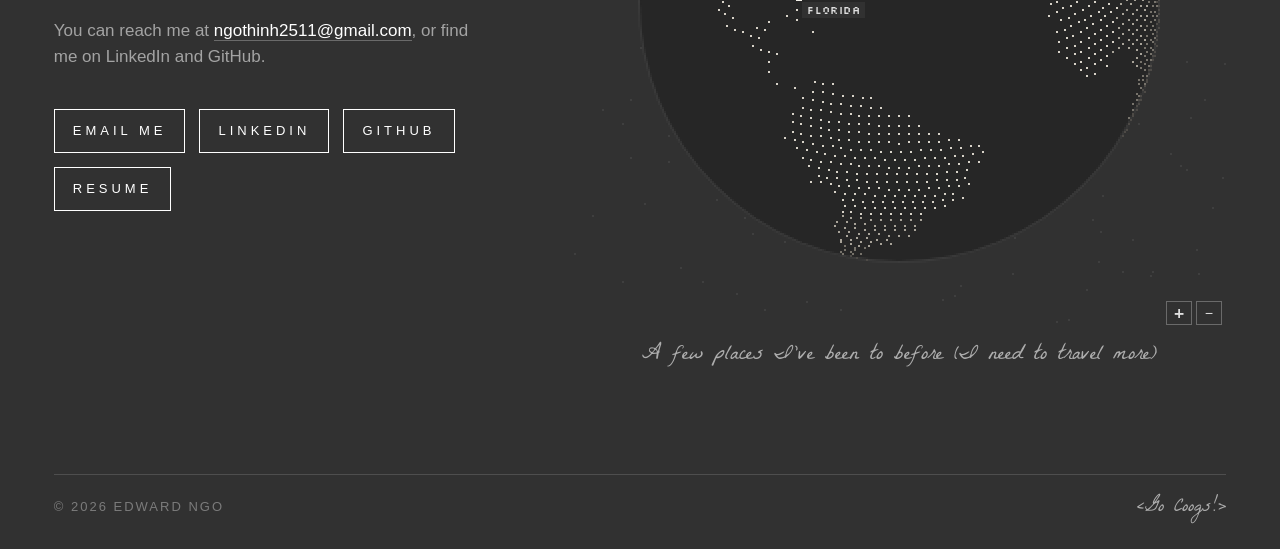
==== commit 5c7ae6dc: "Add resume (PDF) with links in the hero, Career and Contact Co-Authored-By: Claude Opus 5.5 <noreply" ====
--- a/index.html
+++ b/index.html
@@ -37,6 +37,7 @@
         <div class="hero__actions">
           <a class="flat-button" href="#about">About me</a>
           <a class="flat-button" href="#contact">Contact me</a>
+          <a class="flat-button" href="assets/Edward_Ngo_Resume.pdf" target="_blank" rel="noopener">Resume</a>
         </div>
       </div>
 
@@ -131,6 +132,8 @@
             <li><a href="https://github.com/THINNGO2511/RiceDatathon2023---BakerRipleyChallenge" target="_blank" rel="noopener">Rice Datathon 2023 <span aria-hidden="true">↗</span></a></li>
           </ul>
         </div>
+
+        <p class="resume-link"><a href="assets/Edward_Ngo_Resume.pdf" target="_blank" rel="noopener">Full resume (PDF) <span aria-hidden="true">↗</span></a></p>
       </div>
 
       <figure class="rocket" data-rocket>
@@ -163,6 +166,7 @@
           <a class="flat-button" href="mailto:ngothinh2511@gmail.com">Email me</a>
           <a class="flat-button" href="https://www.linkedin.com/in/ngothinh/" target="_blank" rel="noopener">LinkedIn</a>
           <a class="flat-button" href="https://github.com/THINNGO2511" target="_blank" rel="noopener">GitHub</a>
+          <a class="flat-button" href="assets/Edward_Ngo_Resume.pdf" target="_blank" rel="noopener">Resume</a>
         </div>
       </div>
 
--- a/assets/css/site.css
+++ b/assets/css/site.css
@@ -350,6 +350,11 @@
 .quests a:hover { color: var(--fg); border-color: var(--fg-3); }
 .quests a span { font-size: 12px; color: var(--fg-4); }
 
+.resume-link { margin: 22px 0 0; font-size: 15px; }
+.resume-link a { color: var(--fg); border-bottom: 1px solid var(--line-2); transition: border-color 0.2s; }
+.resume-link a:hover { border-color: var(--fg); }
+.resume-link span { font-size: 12px; color: var(--fg-4); }
+
 /* Pixel-font buttons inside the scenes (radio, launch) */
 .pixel-btn {
   position: absolute;
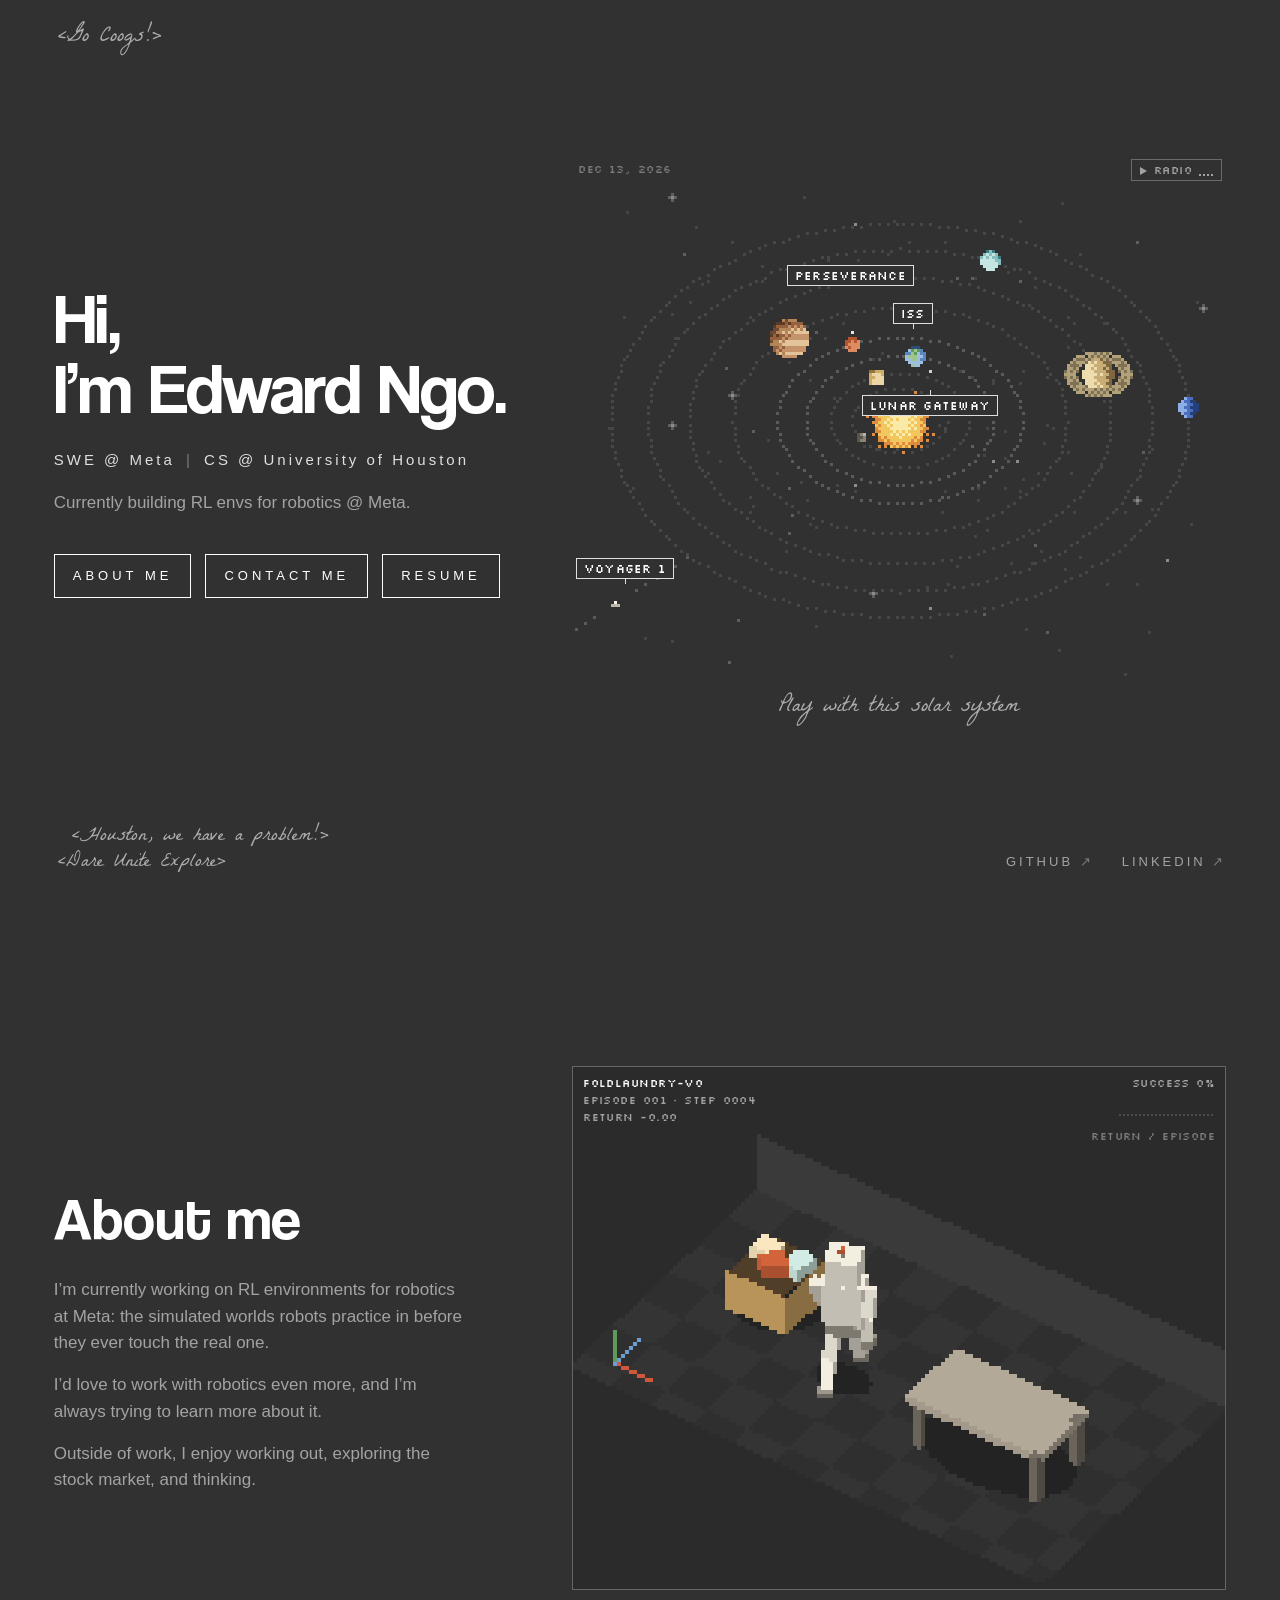
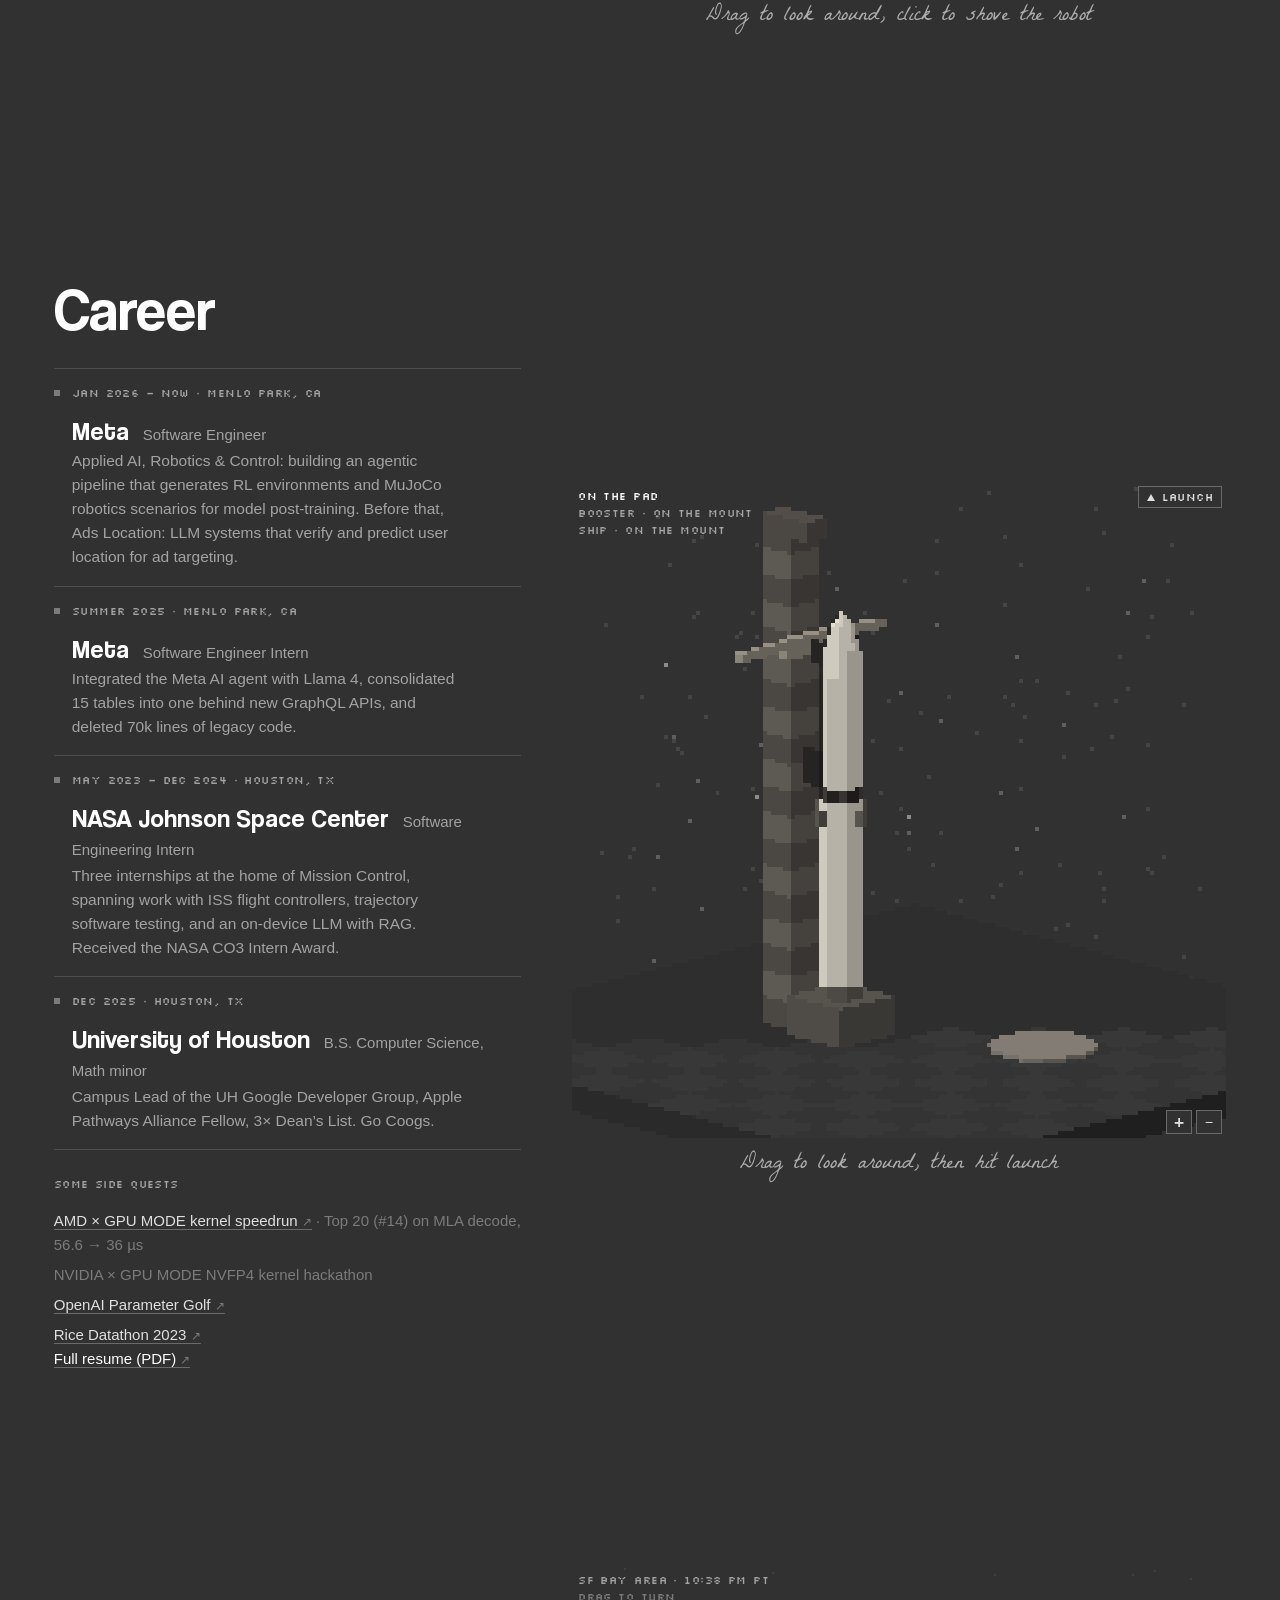
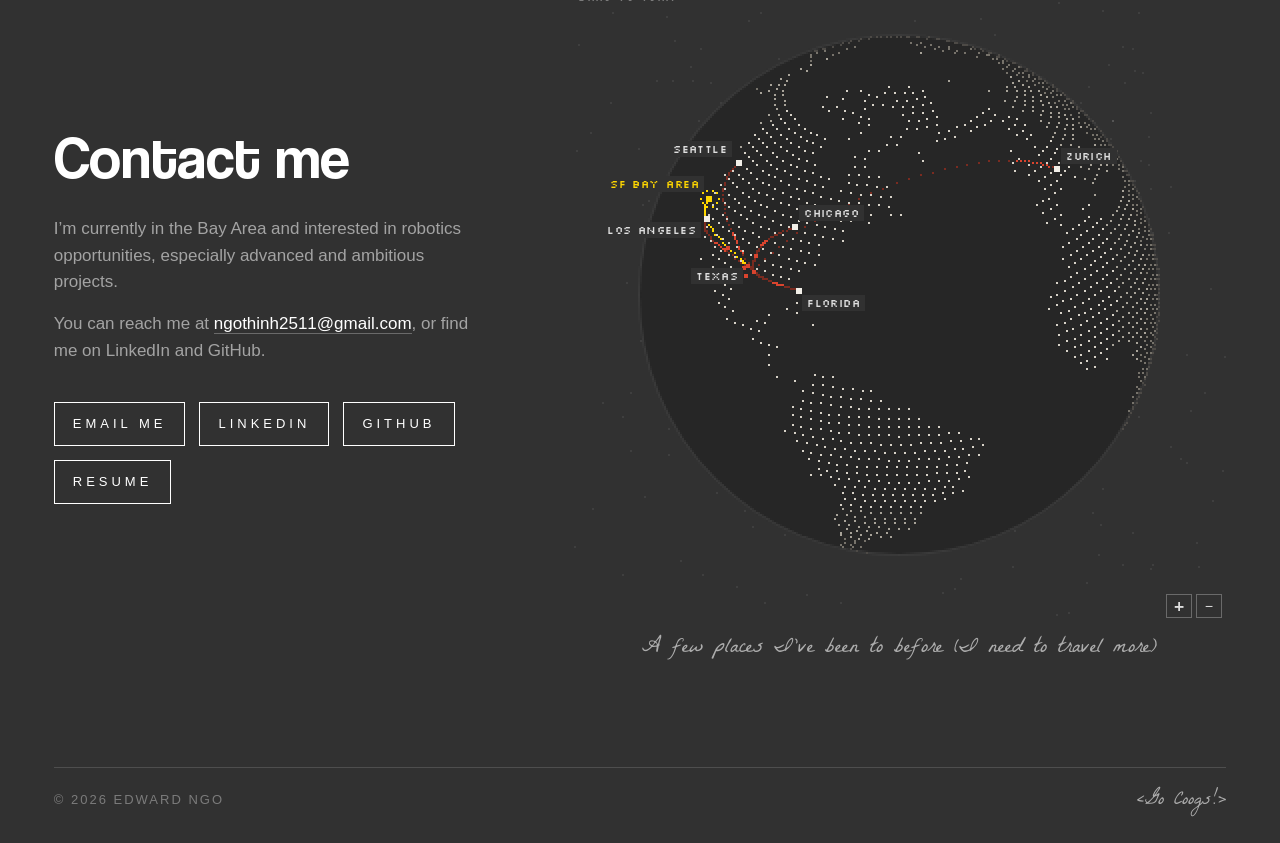
==== commit 7fc7b30a: "Sync Career with the resume Add the Meta internship, Ads Location and Robotics & Control at Meta, NA" ====
--- a/index.html
+++ b/index.html
@@ -107,26 +107,31 @@
         <h2 id="career-title">Career</h2>
         <ol class="career">
           <li class="career__item">
-            <p class="career__when">Now · Menlo Park, CA</p>
+            <p class="career__when">Jan 2026 – now · Menlo Park, CA</p>
             <h3>Meta <span>Software Engineer</span></h3>
-            <p>Building RL environments for robotics. Before that, ML systems for user location accuracy on the Location Inference team.</p>
-          </li>
-          <li class="career__item">
-            <p class="career__when">3 internships · Houston, TX</p>
+            <p>Applied AI, Robotics &amp; Control: building an agentic pipeline that generates RL environments and MuJoCo robotics scenarios for model post-training. Before that, Ads Location: LLM systems that verify and predict user location for ad targeting.</p>
+          </li>
+          <li class="career__item">
+            <p class="career__when">Summer 2025 · Menlo Park, CA</p>
+            <h3>Meta <span>Software Engineer Intern</span></h3>
+            <p>Integrated the Meta AI agent with Llama 4, consolidated 15 tables into one behind new GraphQL APIs, and deleted 70k lines of legacy code.</p>
+          </li>
+          <li class="career__item">
+            <p class="career__when">May 2023 – Dec 2024 · Houston, TX</p>
             <h3>NASA Johnson Space Center <span>Software Engineering Intern</span></h3>
-            <p>Three internships at the home of Mission Control, spanning work with ISS flight controllers, trajectory software testing, and an on-device LLM with RAG.</p>
-          </li>
-          <li class="career__item">
-            <p class="career__when">Fall 2025 · Houston, TX</p>
-            <h3>University of Houston <span>Computer Science</span></h3>
-            <p>Go Coogs.</p>
+            <p>Three internships at the home of Mission Control, spanning work with ISS flight controllers, trajectory software testing, and an on-device LLM with RAG. Received the NASA CO3 Intern Award.</p>
+          </li>
+          <li class="career__item">
+            <p class="career__when">Dec 2025 · Houston, TX</p>
+            <h3>University of Houston <span>B.S. Computer Science, Math minor</span></h3>
+            <p>Campus Lead of the UH Google Developer Group, Apple Pathways Alliance Fellow, 3× Dean’s List. Go Coogs.</p>
           </li>
         </ol>
 
         <div class="quests">
           <p class="quests__title">Some side quests</p>
           <ul>
-            <li><a href="https://github.com/THINNGO2511/AMD-GPU-MODE" target="_blank" rel="noopener">AMD × GPU MODE kernel speedrun <span aria-hidden="true">↗</span></a> · DeepSeek-R1 decode, 40% faster</li>
+            <li><a href="https://github.com/THINNGO2511/AMD-GPU-MODE" target="_blank" rel="noopener">AMD × GPU MODE kernel speedrun <span aria-hidden="true">↗</span></a> · Top 20 (#14) on MLA decode, 56.6 → 36 µs</li>
             <li>NVIDIA × GPU MODE NVFP4 kernel hackathon</li>
             <li><a href="https://github.com/THINNGO2511/parameter-golf" target="_blank" rel="noopener">OpenAI Parameter Golf <span aria-hidden="true">↗</span></a></li>
             <li><a href="https://github.com/THINNGO2511/RiceDatathon2023---BakerRipleyChallenge" target="_blank" rel="noopener">Rice Datathon 2023 <span aria-hidden="true">↗</span></a></li>
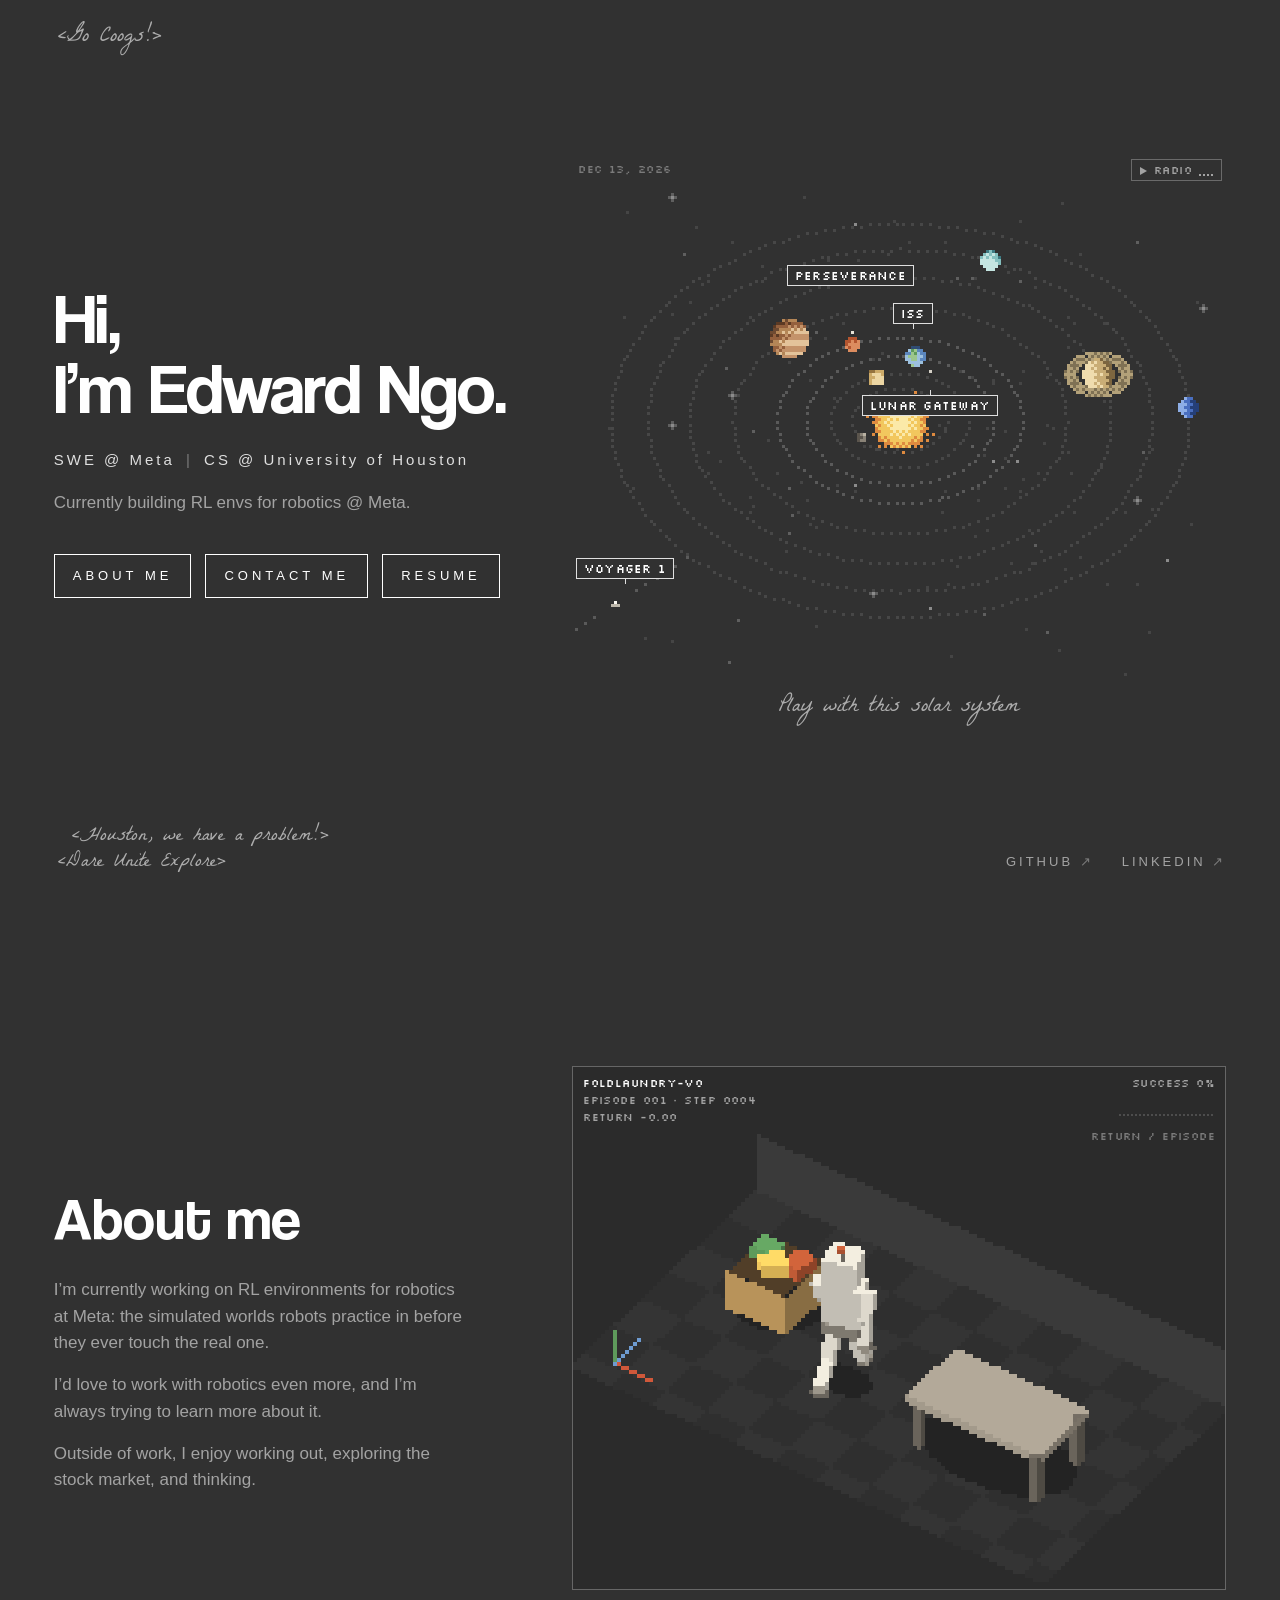
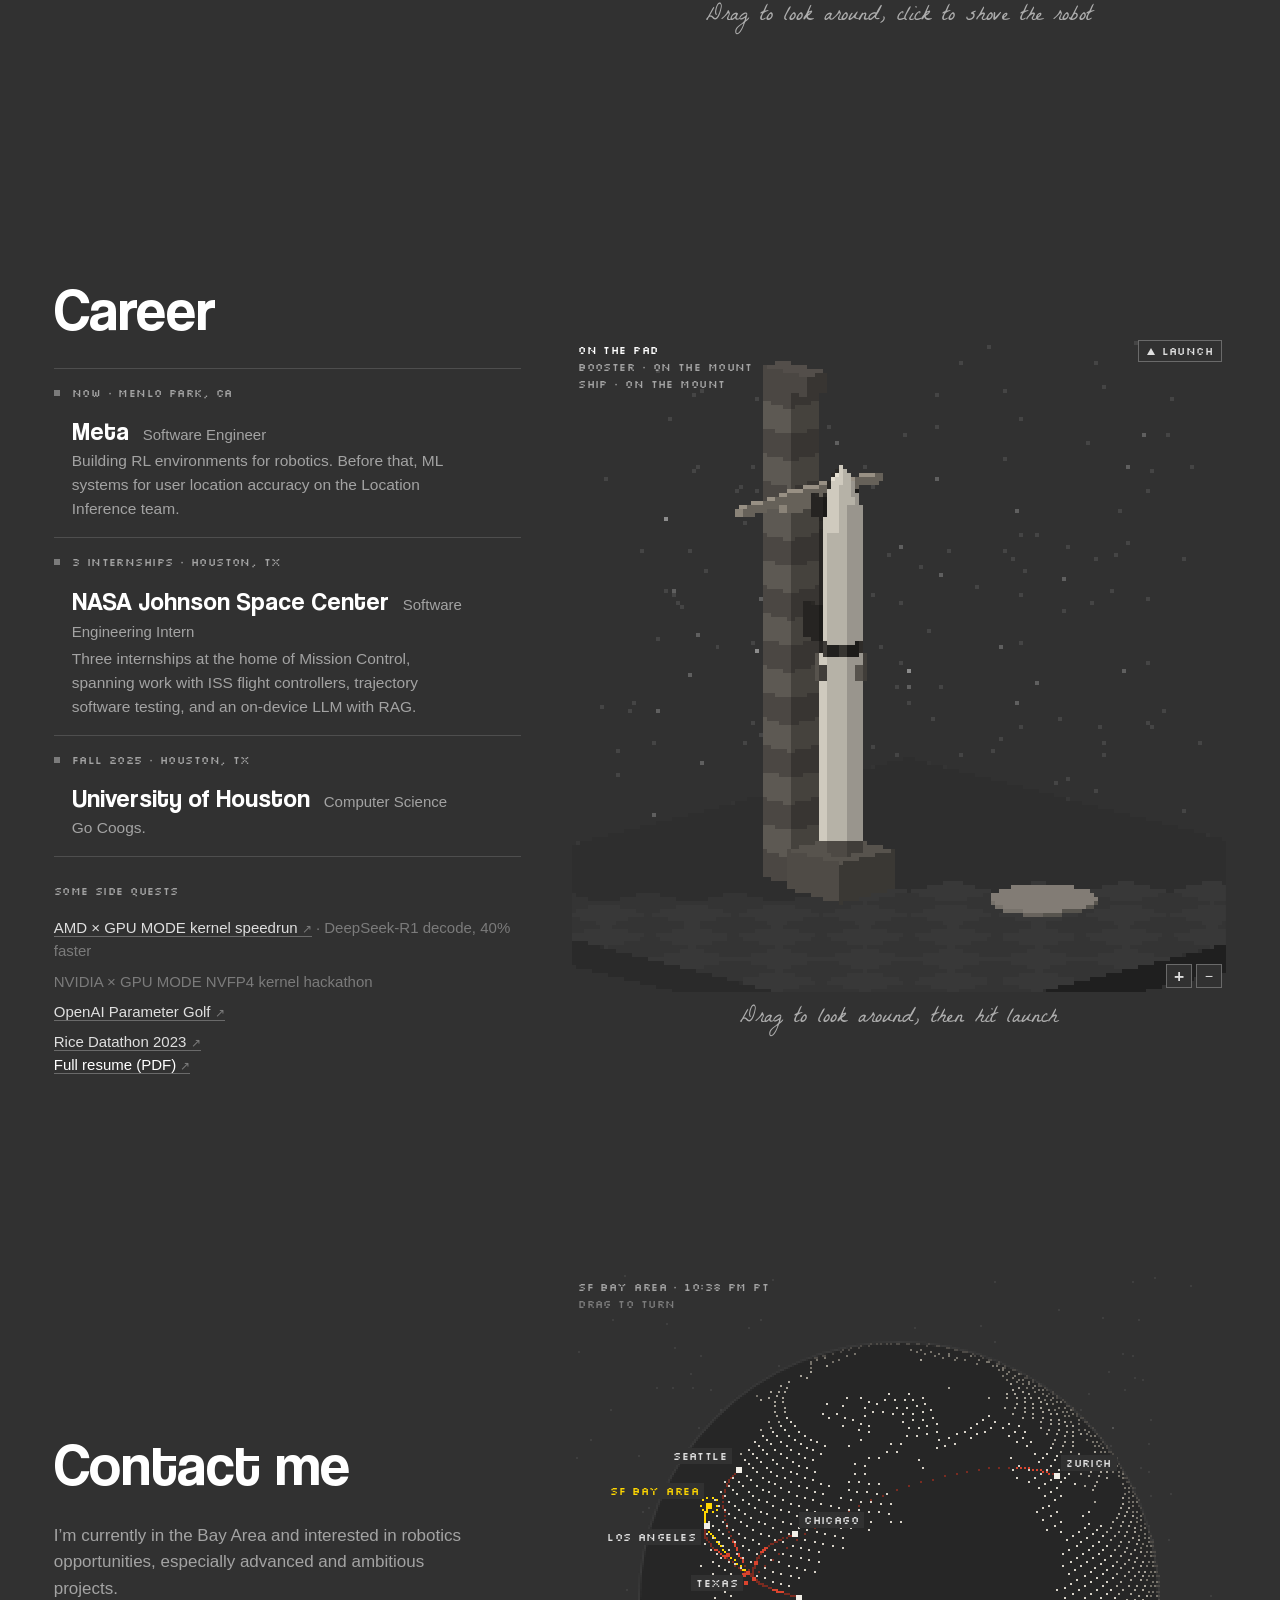
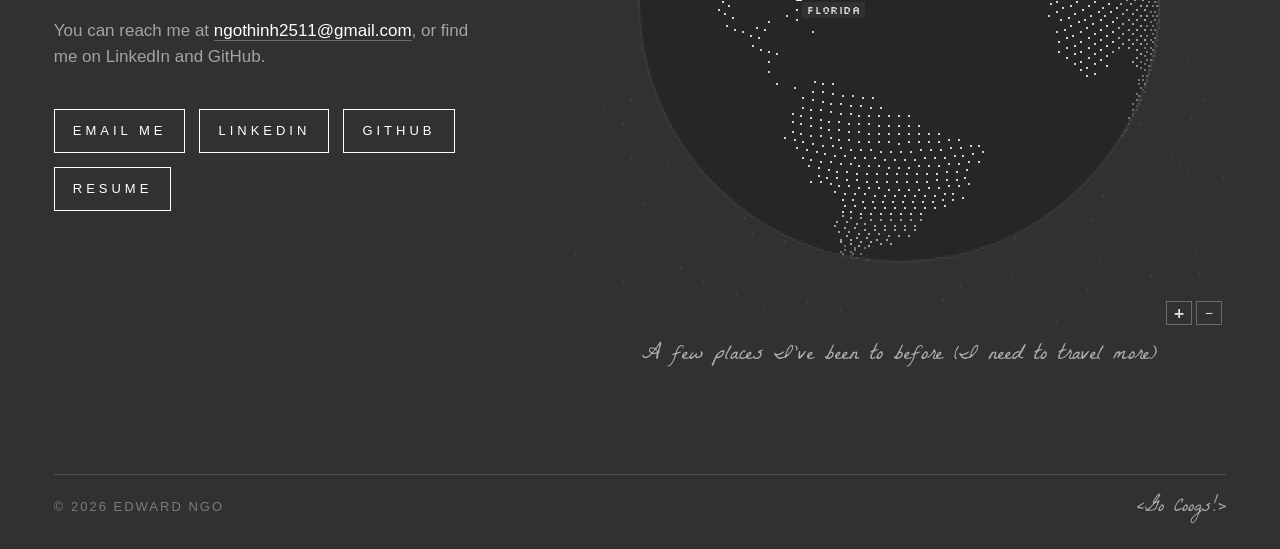
==== commit b531b20a: "Put Career back to the shorter version Reverts the resume sync (7fc7b30); the resume links stay.  Co" ====
--- a/index.html
+++ b/index.html
@@ -107,31 +107,26 @@
         <h2 id="career-title">Career</h2>
         <ol class="career">
           <li class="career__item">
-            <p class="career__when">Jan 2026 – now · Menlo Park, CA</p>
+            <p class="career__when">Now · Menlo Park, CA</p>
             <h3>Meta <span>Software Engineer</span></h3>
-            <p>Applied AI, Robotics &amp; Control: building an agentic pipeline that generates RL environments and MuJoCo robotics scenarios for model post-training. Before that, Ads Location: LLM systems that verify and predict user location for ad targeting.</p>
+            <p>Building RL environments for robotics. Before that, ML systems for user location accuracy on the Location Inference team.</p>
           </li>
           <li class="career__item">
-            <p class="career__when">Summer 2025 · Menlo Park, CA</p>
-            <h3>Meta <span>Software Engineer Intern</span></h3>
-            <p>Integrated the Meta AI agent with Llama 4, consolidated 15 tables into one behind new GraphQL APIs, and deleted 70k lines of legacy code.</p>
+            <p class="career__when">3 internships · Houston, TX</p>
+            <h3>NASA Johnson Space Center <span>Software Engineering Intern</span></h3>
+            <p>Three internships at the home of Mission Control, spanning work with ISS flight controllers, trajectory software testing, and an on-device LLM with RAG.</p>
           </li>
           <li class="career__item">
-            <p class="career__when">May 2023 – Dec 2024 · Houston, TX</p>
-            <h3>NASA Johnson Space Center <span>Software Engineering Intern</span></h3>
-            <p>Three internships at the home of Mission Control, spanning work with ISS flight controllers, trajectory software testing, and an on-device LLM with RAG. Received the NASA CO3 Intern Award.</p>
-          </li>
-          <li class="career__item">
-            <p class="career__when">Dec 2025 · Houston, TX</p>
-            <h3>University of Houston <span>B.S. Computer Science, Math minor</span></h3>
-            <p>Campus Lead of the UH Google Developer Group, Apple Pathways Alliance Fellow, 3× Dean’s List. Go Coogs.</p>
+            <p class="career__when">Fall 2025 · Houston, TX</p>
+            <h3>University of Houston <span>Computer Science</span></h3>
+            <p>Go Coogs.</p>
           </li>
         </ol>
 
         <div class="quests">
           <p class="quests__title">Some side quests</p>
           <ul>
-            <li><a href="https://github.com/THINNGO2511/AMD-GPU-MODE" target="_blank" rel="noopener">AMD × GPU MODE kernel speedrun <span aria-hidden="true">↗</span></a> · Top 20 (#14) on MLA decode, 56.6 → 36 µs</li>
+            <li><a href="https://github.com/THINNGO2511/AMD-GPU-MODE" target="_blank" rel="noopener">AMD × GPU MODE kernel speedrun <span aria-hidden="true">↗</span></a> · DeepSeek-R1 decode, 40% faster</li>
             <li>NVIDIA × GPU MODE NVFP4 kernel hackathon</li>
             <li><a href="https://github.com/THINNGO2511/parameter-golf" target="_blank" rel="noopener">OpenAI Parameter Golf <span aria-hidden="true">↗</span></a></li>
             <li><a href="https://github.com/THINNGO2511/RiceDatathon2023---BakerRipleyChallenge" target="_blank" rel="noopener">Rice Datathon 2023 <span aria-hidden="true">↗</span></a></li>
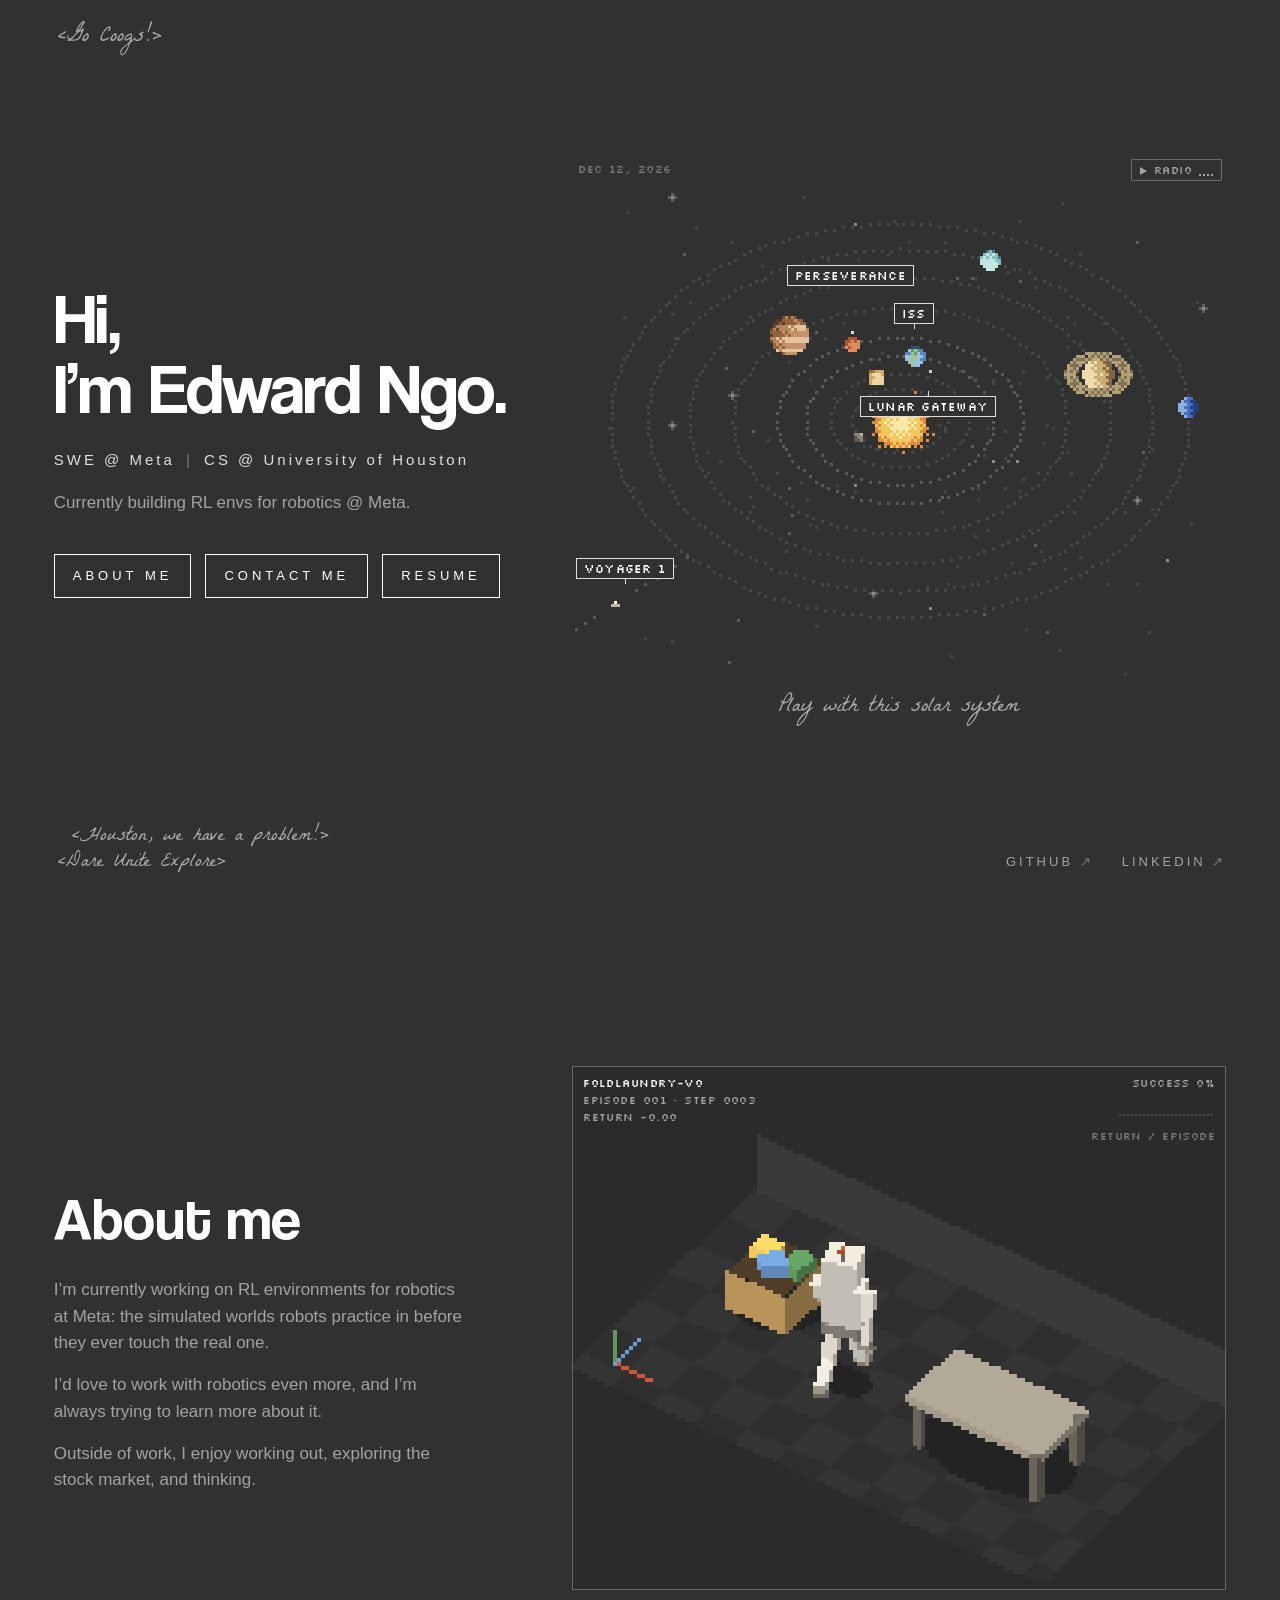
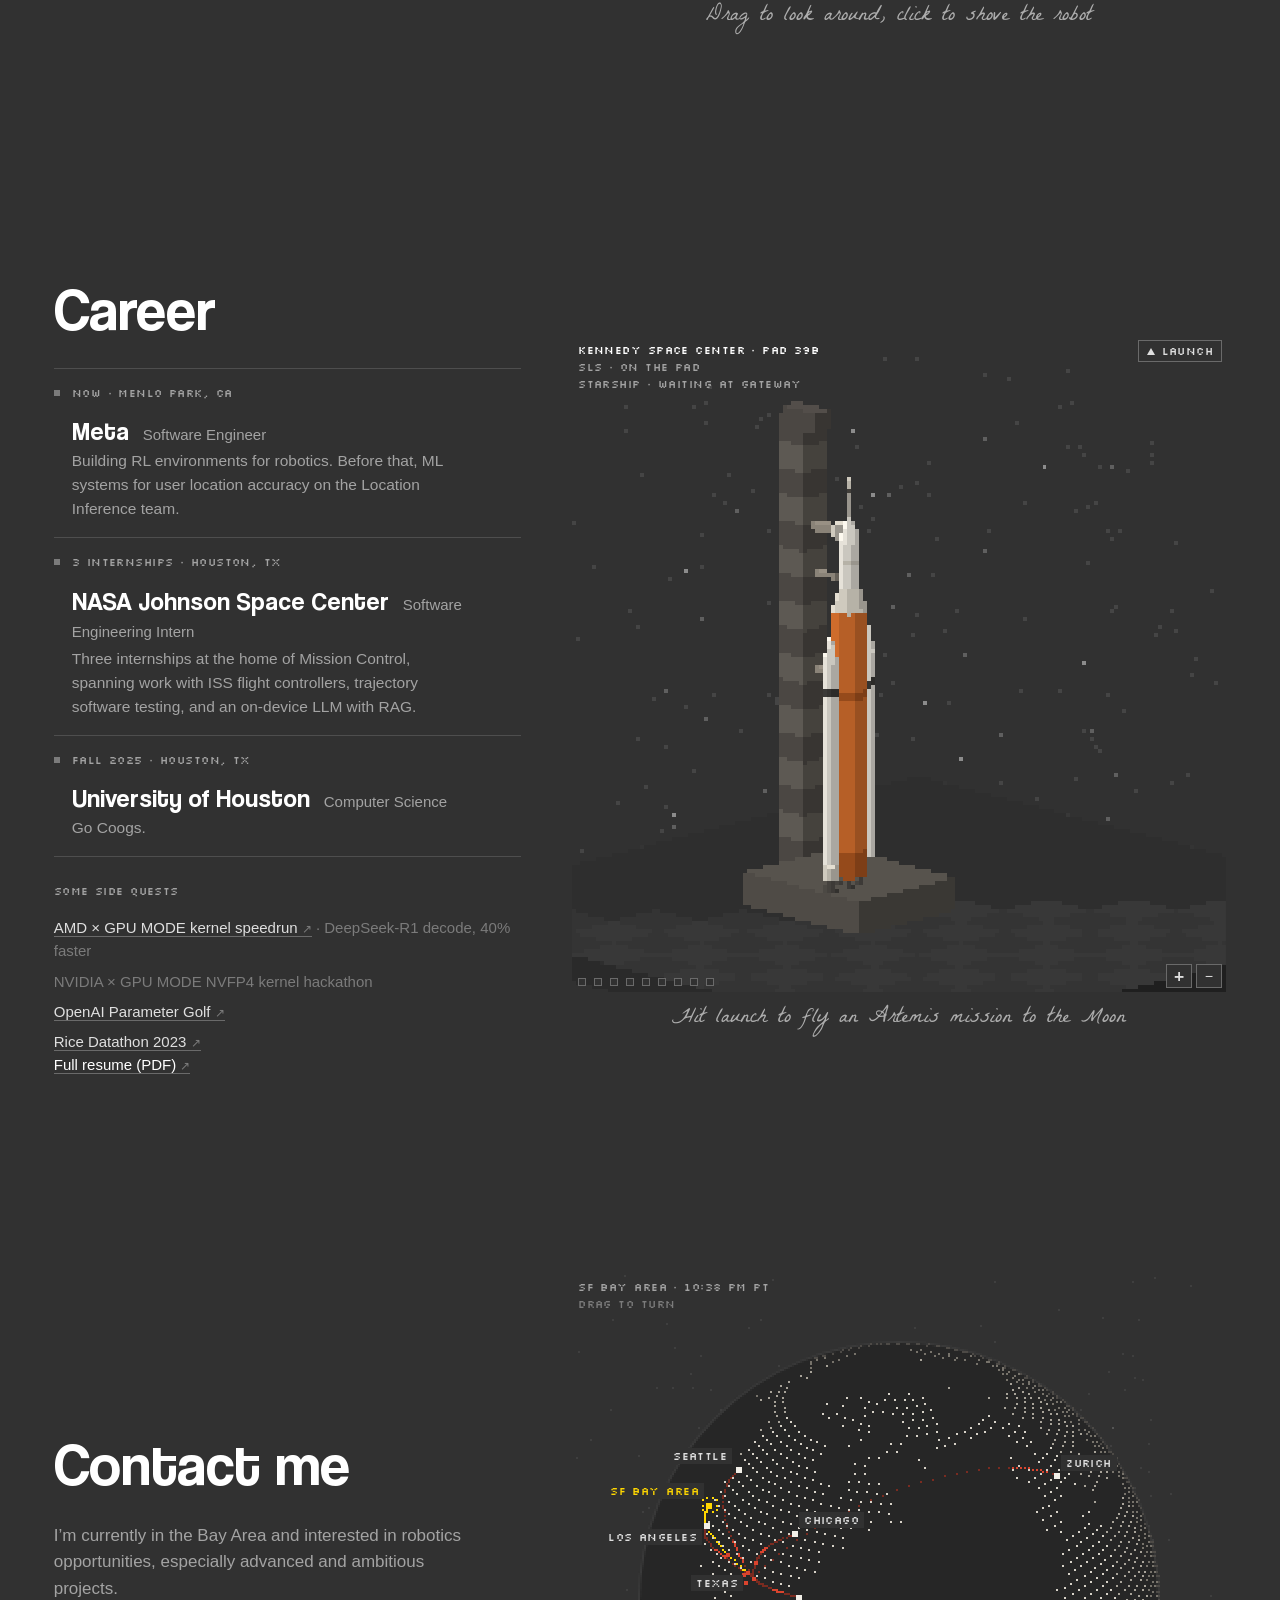
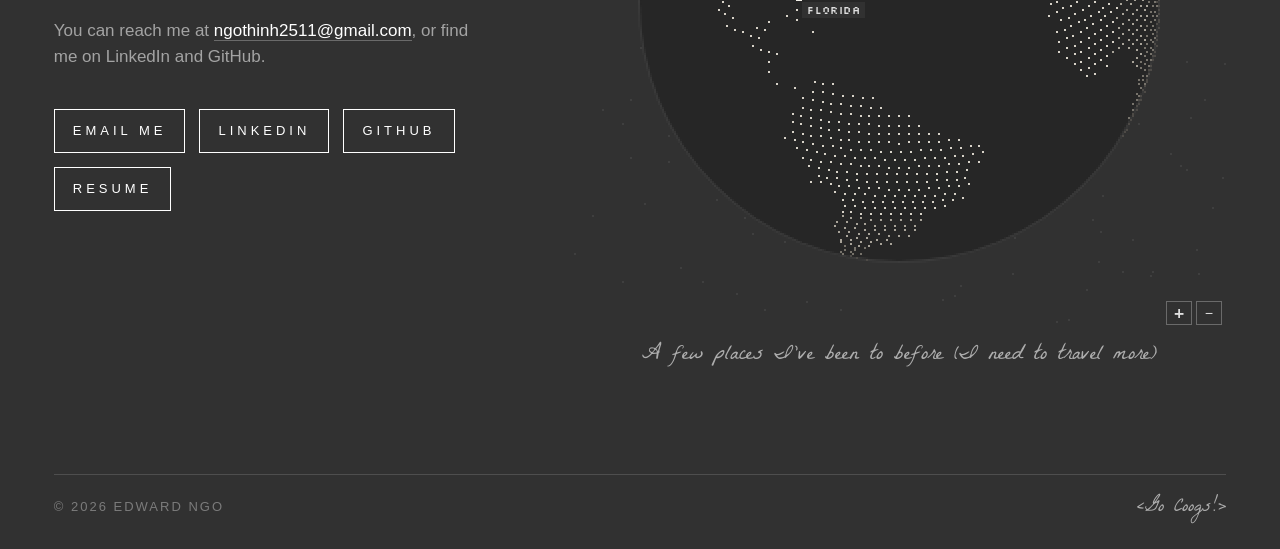
==== commit 28dbf50d: "Replace the Starship flight with an Artemis Moon mission The Career scene now flies a whole Artemis " ====
--- a/index.html
+++ b/index.html
@@ -137,23 +137,25 @@
       </div>
 
       <figure class="rocket" data-rocket>
-        <div class="rocket__stage" data-rocket-stage role="img" aria-label="A 3D pixel-art Starship launch: the booster is caught by the launch tower and the ship lands on a pad">
-          <canvas aria-hidden="true"></canvas>
-          <div class="rocket__hud" aria-live="polite">
-            <p data-rocket-hud></p>
-            <p data-rocket-booster></p>
-            <p data-rocket-ship></p>
+        <div class="rocket__stage" data-rocket-stage>
+          <canvas role="img" aria-label="A 3D pixel-art Artemis Moon mission: SLS launches Orion from Kennedy, Orion docks with the Lunar Gateway, a Starship lander takes two astronauts to the lunar south pole and back, and Orion splashes down in the Pacific"></canvas>
+          <div class="rocket__hud" aria-hidden="true">
+            <p data-rocket-clock></p>
+            <p data-rocket-orion></p>
+            <p data-rocket-lander></p>
           </div>
+          <p class="visually-hidden" aria-live="polite" data-rocket-live></p>
           <button class="pixel-btn rocket__launch" type="button" data-launch>
             <span class="pixel-btn__icon" aria-hidden="true"></span>
             <span>Launch</span>
           </button>
+          <div class="phases" role="group" aria-label="Mission phases" data-phases></div>
           <div class="zoom">
             <button class="pixel-btn" type="button" data-zoom="in" aria-label="Zoom in">+</button>
             <button class="pixel-btn" type="button" data-zoom="out" aria-label="Zoom out">−</button>
           </div>
         </div>
-        <figcaption>Drag to look around, then hit launch</figcaption>
+        <figcaption>Hit launch to fly an Artemis mission to the Moon</figcaption>
       </figure>
     </section>
 
--- a/assets/css/site.css
+++ b/assets/css/site.css
@@ -371,6 +371,8 @@
 .pixel-btn:disabled { cursor: default; opacity: 0.55; }
 .pixel-btn__icon { width: 0; height: 0; border-style: solid; border-width: 0 4px 7px 4px; border-color: transparent transparent currentColor transparent; }
 .rocket__launch[data-mode="reset"] .pixel-btn__icon { width: 7px; height: 7px; border: 1px solid currentColor; border-radius: 50%; }
+.rocket__launch[data-mode="pause"] .pixel-btn__icon { width: 7px; height: 8px; border-width: 0 2px; border-color: currentColor; }
+.rocket__launch[data-mode="resume"] .pixel-btn__icon { border-width: 4px 0 4px 7px; border-color: transparent transparent transparent currentColor; }
 
 .rocket { margin: 0; }
 .rocket__stage {
@@ -400,6 +402,27 @@
 .rocket__hud p:first-child { color: var(--fg); }
 .rocket__hud .is-done { color: #9cc68c; }
 .rocket__launch { right: 4px; top: 2px; }
+
+/* mission phase dots: click one to jump there */
+.phases { position: absolute; left: 2px; bottom: 2px; display: flex; }
+.phases__dot {
+  width: 16px; height: 16px; padding: 0;
+  background: none; border: 0; cursor: pointer;
+  display: grid; place-items: center;
+}
+.phases__dot::before {
+  content: ""; width: 8px; height: 8px;
+  background: var(--bg); border: 1px solid var(--line-2);
+  transition: background-color 0.15s, border-color 0.15s;
+}
+.phases__dot:hover::before { border-color: var(--fg-2); }
+.phases__dot[data-state="done"]::before { background: var(--fg-4); border-color: var(--fg-4); }
+.phases__dot[data-state="now"]::before { background: var(--gold); border-color: var(--gold); }
+
+.visually-hidden {
+  position: absolute; width: 1px; height: 1px; margin: -1px; padding: 0;
+  overflow: hidden; clip: rect(0 0 0 0); white-space: nowrap; border: 0;
+}
 .rocket figcaption {
   margin-top: 10px;
   text-align: center;
